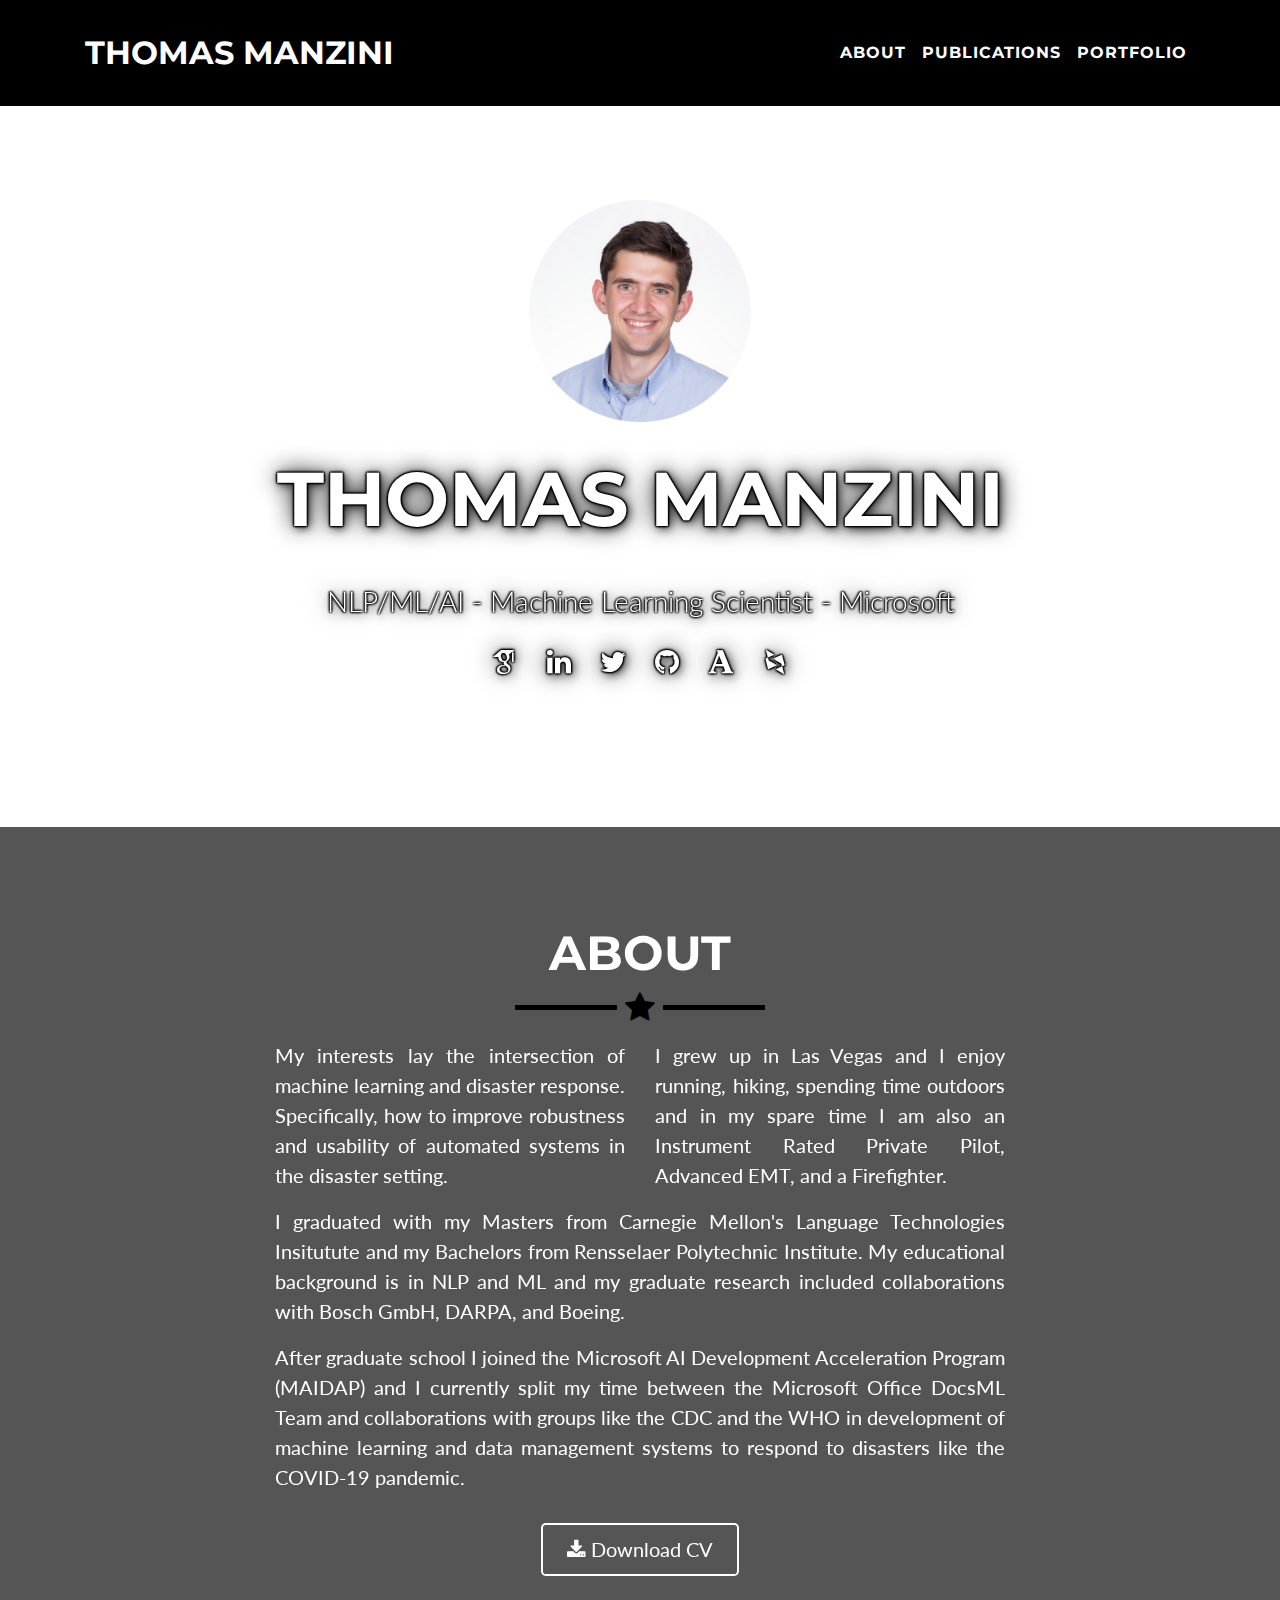
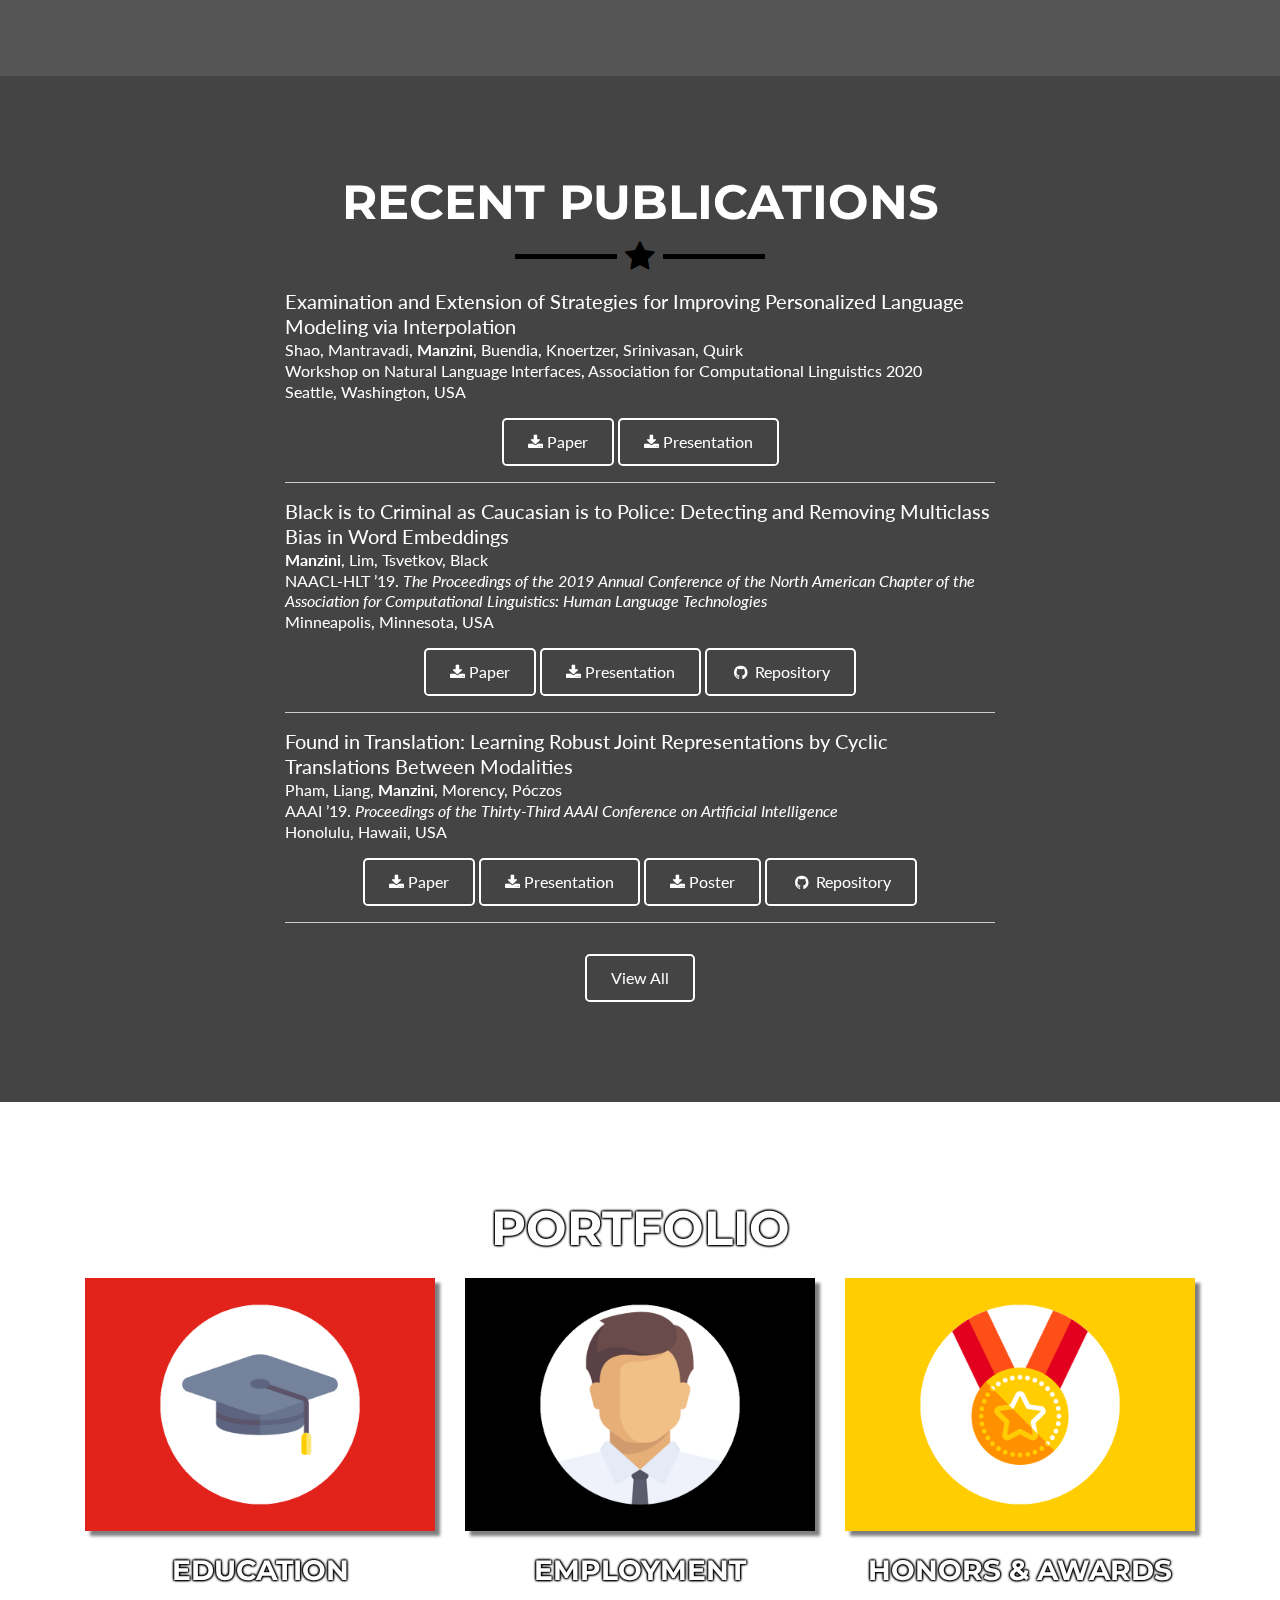
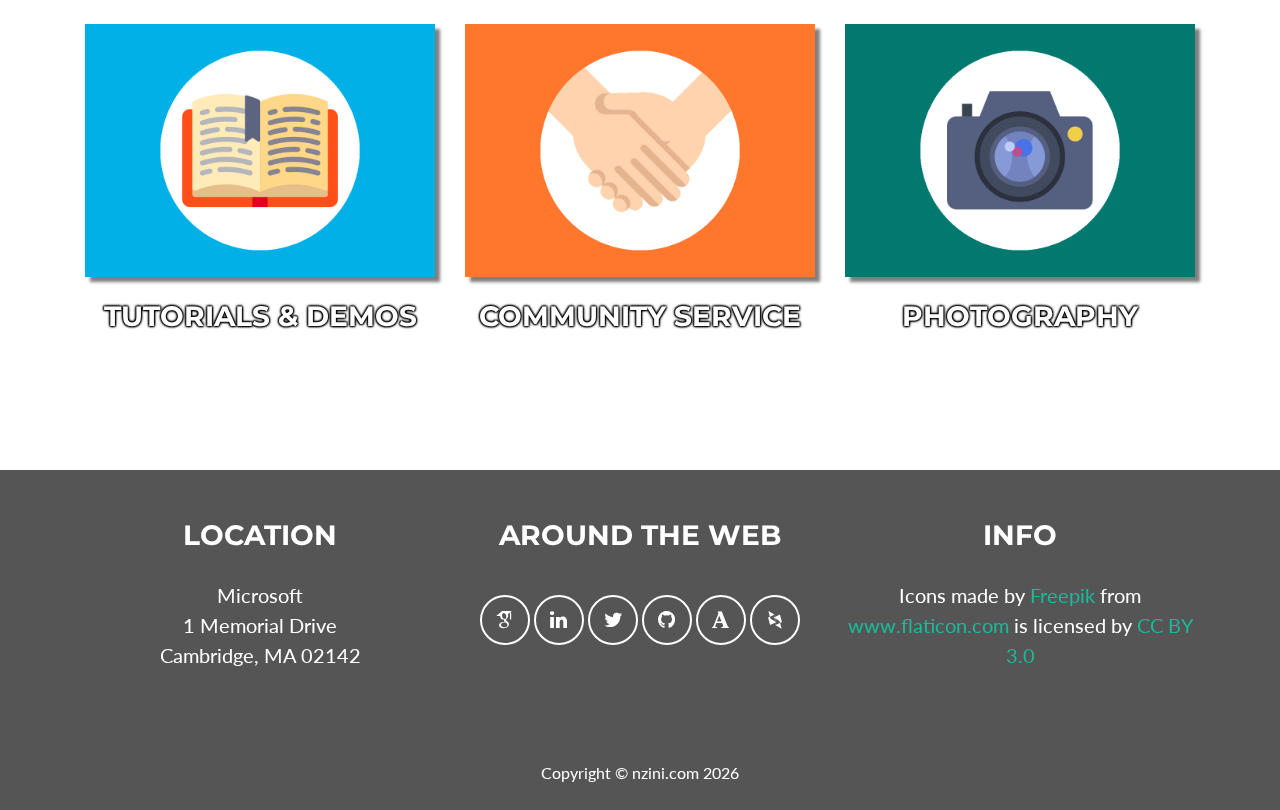
==== index.html @ 1337a0ad "Added photography page and added hoeffding inequality demo page" ====
<!DOCTYPE html>
<html lang="en">

<head>

    <meta charset="utf-8">
    <meta name="viewport" content="width=device-width, initial-scale=1, shrink-to-fit=no">
    <meta name="description" content="">
    <meta name="author" content="">

    <title>Thomas Manzini</title>

    <!-- Bootstrap core CSS -->
    <link href="vendor/bootstrap/css/bootstrap.min.css" rel="stylesheet">
    <link href="css/academicons.css" rel="stylesheet"/>

    <!-- Custom fonts for this template -->
    <link href="vendor/font-awesome/css/font-awesome.min.css" rel="stylesheet" type="text/css">
    <link href="https://fonts.googleapis.com/css?family=Montserrat:400,700" rel="stylesheet" type="text/css">
    <link href="https://fonts.googleapis.com/css?family=Lato:400,700,400italic,700italic" rel="stylesheet" type="text/css">

    <!-- Custom styles for this template -->
    <link href="css/freelancer.min.css" rel="stylesheet">

    <!-- Tab Icon -->
    <link rel="shortcut icon" type="image/x-icon" href="img/icons/favicon.ico" />

    <!-- Temporary navbar container fix -->
    <style>
    .navbar-toggler {
        z-index: 1;
    }
    
    @media (max-width: 576px) {
        nav > .container {
            width: 100%;
        }
    }
    </style>
    <script type="text/javascript">
         <!--
            var element = null;
            var fadeRate = 1.25;
            
            var img_width  = 0;
            var img_height = 0;

            function init(){
                element = document.getElementById('intro');
                element.style.position= 'relative'; 
                element.style.left = '0px'; 

                bg1 = document.getElementById("bg1")
                bg1_im = document.getElementById("bg1_im")

                img_width = bg1_im.naturalWidth;
                img_height = bg1_im.naturalHeight;

                about = document.getElementById('about_section');
                scroll();
            }
            
            function fadeOut(){
                var fadeStart = window.innerHeight/5.0;
                var invisibleThreshold = window.innerHeight/2.0-fadeStart;
                if(window.pageYOffset > fadeStart)
                {
                    var fadeVal = (window.pageYOffset-fadeStart);
                    var opacity = (fadeRate*(invisibleThreshold-fadeVal))/invisibleThreshold;
                    element.style.opacity = opacity;
                }
                else
                {
                    element.style.opacity = 1
                }
            }
            function moveBg()
            {
                var y = about.offsetTop;
                var scrolly = window.pageYOffset;
                var aboutStart = scrolly-y;
                var aboutEnd = aboutStart + about.offsetHeight;
                var coverageTip = (aboutEnd-aboutStart)/16.0;
                bg1.style.height = (-1*aboutStart + coverageTip) + 'px';
                bg1.style.width = window.innerWidth + 'px';

                var bg_ratio = (img_height+0.0)/(img_width+0.0)
                var disp_ratio = (y+0.0)/(window.innerWidth+0.0)

                if(disp_ratio>bg_ratio)
                {
                    bg1_im.style.height = y + coverageTip + 'px';
                    bg1_im.style.width = y/bg_ratio + 'px';
                }
                else
                {
                    bg1_im.style.height = window.innerWidth*bg_ratio + coverageTip + 'px';
                    bg1_im.style.width = window.innerWidth + 'px';
                }
                
                if(aboutStart > 0)
                {
                    bg1.style.opacity = 0;
                }
                else
                {
                    bg1.style.opacity = 1;
                }
            }

            function scroll()
            {
                fadeOut();
                moveBg();
            }
            
            window.onload =init;
            window.onscroll =scroll;
            window.onresize =scroll;
         //-->
      </script> 

</head>

<body class="index" id="page-top">
    <style type="text/css">
    .bgimg {
        background-image: url('img/bg.jpg');
        background-size:cover;
        position: fixed;
        width: 100%;
        height: 100%;
        z-index: -2;
        overflow: hidden;
    }

    </style>
    <!-- This is the transperancy -->
    <div id="bg1" style="visibility: visible; position: fixed; overflow: hidden; z-index: -1;top:'0px'">
        <!-- This is the image -->
        <div id="bg1_imdiv" style="position: fixed; visibility: visible;top:'0px'"></div>
        <img id="bg1_im" src="img/banner.jpg" alt="" style="overflow: hidden;">
    </div>

    <div class="bgimg"></div>




    <!-- Navigation -->
    <nav class="navbar fixed-top navbar-toggleable-md navbar-light" id="mainNav">
        <button class="navbar-toggler navbar-toggler-right" type="button" data-toggle="collapse" data-target="#navbarExample" aria-controls="navbarExample" aria-expanded="false" aria-label="Toggle navigation">
            Menu <i class="fa fa-bars"></i>
        </button>
        <div class="container">
            <a class="navbar-brand" href="#page-top">Thomas Manzini</a>
            <div class="collapse navbar-collapse" id="navbarExample">
                <ul class="navbar-nav ml-auto">
                    <li class="nav-item">
                        <a class="nav-link" href="#about_section">About</a>
                    </li>
                    <li class="nav-item">
                        <a class="nav-link" href="#recent_publications_section">Publications</a>
                    </li>
                    <li class="nav-item">
                        <a class="nav-link" href="#portfolio">Portfolio</a>
                    </li>
                </ul>
            </div>
        </div>
    </nav>

    <!-- Header -->
    <header class="masthead">
        <div>
            <div class="container" id="intro">
                <img id="profile" class="img-fluid" src="img/profile.png" alt="" width="20%" height="20%">
                <div class="intro-text">
                    <span class="name">Thomas Manzini</span>
                    <br>
                    <span class="skills">NLP/ML/AI - Machine Learning Scientist - Microsoft</span>
                    <br>
                    <ul class="list-inline">
                        <li class="list-inline-item">
                            <a class="btn-social btn-outline skills" href="https://scholar.google.com/citations?user=QAoya8AAAAAJ&hl=en"><i class="ai ai-google-scholar"></i></a>
                            <a class="btn-social btn-outline skills" href="https://www.linkedin.com/in/thomasmanzini"><i class="fa fa-fw fa-linkedin"></i></a>
                            <a class="btn-social btn-outline skills" href="https://twitter.com/tom_manzini"><i class="fa fa-twitter"></i></a>
                            <a class="btn-social btn-outline skills" href="https://github.com/TManzini"><i class="fa fa-fw fa-github"></i></a>
                            <a class="btn-social btn-outline skills" href="https://cmu.academia.edu/ThomasManzini"><i class="ai ai-academia"></i></a>
                            <a class="btn-social btn-outline skills" href="http://dblp.uni-trier.de/pers/hd/m/Manzini:Thomas"><i class="ai ai-dblp"></i></a>
                        </li>
                    </ul>
                </div>
                <br>
            </div>
        </div>
    </header>

    <!-- About Section -->
    <section class="success" id="about_section" >
        <div class="container">
            <h2 class="text-center">About</h2>
            <hr class="star-light">
            <div class="row">
                <div class="col-lg-4 offset-lg-2">
                    <p align="justify">My interests lay the intersection of machine learning and disaster response. Specifically, how to improve robustness and usability of automated systems in the disaster setting.</p>
                </div>
                <div class="col-lg-4">
                    <p align="justify">I grew up in Las Vegas and I enjoy running, hiking, spending time outdoors and in my spare time I am also an Instrument Rated Private Pilot, Advanced EMT, and a Firefighter.</p>
                </div>
                <div class="col-lg-8 offset-lg-2 text-center">
                    <p align="justify">I graduated with my Masters from Carnegie Mellon's Language Technologies Insitutute and my Bachelors from Rensselaer Polytechnic Institute. My educational background is in NLP and ML and my graduate research included collaborations with Bosch GmbH, DARPA, and Boeing.</p>
                    <p align="justify">After graduate school I joined the Microsoft AI Development Acceleration Program (MAIDAP) and I currently split my time between the Microsoft Office DocsML Team and collaborations with groups like the CDC and the WHO in development of machine learning and data management systems to respond to disasters like the COVID-19 pandemic.</p>
                    <a href="data/Thomas Manzini CV 1-10-2021.pdf" class="btn btn-lg btn-outline">
                        <i class="fa fa-download"></i> Download CV
                    </a>
                </div>
            </div>
        </div>
    </section>
    <section class="success" id="recent_publications_section" style="background-color:#444444">
        <div class="container">
            <h2 class="text-center">Recent Publications</h2>
            <hr class="star-bright">
            <div>
                <div class="col-lg-8 offset-lg-2 text-center">
                    <p style="margin: 0 0 1px 0; line-height: 1.25; font-size:125%;" align="left">Examination and Extension of Strategies for Improving Personalized Language Modeling via Interpolation</p>
                    <p style="margin: 0 0 1px 0; line-height: 1.25; font-size:100%;" align="left">Shao, Mantravadi, <strong>Manzini</strong>, Buendia, Knoertzer, Srinivasan, Quirk</p>
                    <p style="margin: 0 0 1px 0; line-height: 1.25; font-size:100%;" align="left">Workshop on Natural Language Interfaces, Association for Computational Linguistics 2020</p>
                    <p style="margin: 0 0 1px 0; line-height: 1.25; font-size:100%;" align="left">Seattle, Washington, USA</p> 
                    <p style="margin: 0 0 1px 0; line-height: 1.25; font-size:100%;" align="center">
                        <a href="data/papers/Examination and Extension of Strategies for Improving Personalized Language Modeling via Interpolation.pdf" class="btn btn-lg btn-outline" style="font-size:100%"><i class="fa fa-download"></i> Paper</a>
                        <a href="data/presentations/nli2020_presentation.pdf" class="btn btn-lg btn-outline" style="font-size:100%"><i class="fa fa-download"></i> Presentation</a>
                        </p>
                    <hr style="border-top: 1px solid #ccc; background: transparent;">
                </div>
                <div class="col-lg-8 offset-lg-2 text-center">
                    <p style="margin: 0 0 1px 0; line-height: 1.25; font-size:125%;" align="left">Black is to Criminal as Caucasian is to Police: Detecting and Removing Multiclass Bias in Word Embeddings</p>
                    <p style="margin: 0 0 1px 0; line-height: 1.25; font-size:100%;" align="left"><strong>Manzini</strong>, Lim, Tsvetkov, Black</p>
                    <p style="margin: 0 0 1px 0; line-height: 1.25; font-size:100%;" align="left">NAACL-HLT ’19. <i>The Proceedings of the 2019 Annual Conference of the North American Chapter of the Association for Computational Linguistics: Human Language Technologies</i></p>
                    <p style="margin: 0 0 1px 0; line-height: 1.25; font-size:100%;" align="left">Minneapolis, Minnesota, USA</p> 
                    <p style="margin: 0 0 1px 0; line-height: 1.25; font-size:100%;" align="center">
                        <a href="data/papers/Black is to Criminal as Caucasian is to Police - Detecting and Removing Multi Class Bias in Word Embeddings.pdf" class="btn btn-lg btn-outline" style="font-size:100%"><i class="fa fa-download"></i> Paper</a>
                        <a href="data/presentations/naacl2019_presentation.pdf" class="btn btn-lg btn-outline" style="font-size:100%"><i class="fa fa-download"></i> Presentation</a>
                        <a href="https://github.com/TManzini/DebiasMulticlassWordEmbedding" class="btn btn-lg btn-outline" style="font-size:100%"><i class="fa fa-fw fa-github"></i> Repository</a>
                    </p>
                    <hr style="border-top: 1px solid #ccc; background: transparent;">
                </div>
                <div class="col-lg-8 offset-lg-2 text-center">
                    <p style="margin: 0 0 1px 0; line-height: 1.25; font-size:125%;" align="left">Found in Translation: Learning Robust Joint Representations by Cyclic Translations Between Modalities</p>
                    <p style="margin: 0 0 1px 0; line-height: 1.25; font-size:100%;" align="left">Pham, Liang, <strong>Manzini</strong>, Morency, Póczos</p>
                    <p style="margin: 0 0 1px 0; line-height: 1.25; font-size:100%;" align="left">AAAI ’19. <i>Proceedings of the Thirty-Third AAAI Conference on Artificial Intelligence</i></p>
                    <p style="margin: 0 0 1px 0; line-height: 1.25; font-size:100%;" align="left">Honolulu, Hawaii, USA</p> 
                    <p style="margin: 0 0 1px 0; line-height: 1.25; font-size:100%;" align="center">
                        <a href="data/papers/Found in Translation Learning Robust Joint Representations by Cyclic Translations Between Modalities.pdf" class="btn btn-lg btn-outline" style="font-size:100%"><i class="fa fa-download"></i> Paper</a>
                        <a href="data/presentations/foundInTranslation_presentation.pdf" class="btn btn-lg btn-outline" style="font-size:100%"><i class="fa fa-download"></i> Presentation</a>
                        <a href="data/posters/aaai2019_poster.pdf" class="btn btn-lg btn-outline" style="font-size:100%"><i class="fa fa-download"></i> Poster</a>
                        <a href="https://github.com/hainow/MCTN" class="btn btn-lg btn-outline" style="font-size:100%"><i class="fa fa-fw fa-github"></i> Repository</a>
                    </p>
                    <hr style="border-top: 1px solid #ccc; background: transparent;">
                </div>
                <div align="center">
                    <a href="publications.html" class="btn btn-lg btn-outline" style="font-size:100%">View All</a>
                </div>
            </div>
        </div>
    </section>
    
    <style>
        .portColor { background-color: transparent;z-index:10;}
    </style>
    <style>
        .portText  { color: white;
                     text-shadow:
                -1px -1px 2px #000,
                1px -1px 2px #000,
                -1px 1px 2px #000,
                1px 1px 2px #000;}
    </style>

    <!-- Portfolio Grid Section -->
    <div class="portColor">
        <section id="portfolio">
            <div class="container">
                <center><h2 class="portText">Portfolio</h2></center>
                <br>
                <div class="row">
                    <div class="col-sm-4 portfolio-item">
                        <div class="portfolio-link" href="#portfolioModal4" data-toggle="modal">
                            <div class="caption">
                                <div class="caption-content">
                                    <i class="fa fa-search-plus fa-3x"></i>
                                </div>
                            </div>
                            <img class="img-fluid" src="img/portfolio/education_bg.png" alt="" style="box-shadow: 5px 5px 3px rgba(0, 0, 0, 0.5);">
                        </div>
                        <center><br><h3 class="portText">Education</h3 class="portText"></center>
                    </div>
                    <div class="col-sm-4 portfolio-item">
                        <div class="portfolio-link" href="#portfolioModal1" data-toggle="modal">
                            <div class="caption">
                                <div class="caption-content">
                                    <i class="fa fa-search-plus fa-3x"></i>
                                </div>
                            </div>
                            <img class="img-fluid" src="img/portfolio/employment_bg.png" alt="" style="box-shadow: 5px 5px 3px rgba(0, 0, 0, 0.5);">
                        </div>
                        <center><br><h3 class="portText">Employment</h3 class="portText"></center>
                    </div>
                    <div class="col-sm-4 portfolio-item">
                        <div class="portfolio-link" href="#portfolioModal5" data-toggle="modal">
                            <div class="caption">
                                <div class="caption-content">
                                    <i class="fa fa-search-plus fa-3x"></i>
                                </div>
                            </div>
                            <img class="img-fluid" src="img/portfolio/awards_bg.png" alt="" style="box-shadow: 5px 5px 3px rgba(0, 0, 0, 0.5);">
                        </div>
                        <center><br><h3 class="portText">Honors &amp; Awards</h3 class="portText"></center>
                    </div>
                    <div class="col-sm-4 portfolio-item">
                        <div class="portfolio-link" href="#portfolioModal2" data-toggle="modal">
                            <div class="caption">
                                <div class="caption-content">
                                    <i class="fa fa-search-plus fa-3x"></i>
                                </div>
                            </div>
                            <img class="img-fluid" src="img/portfolio/publications_bg.png" alt="" style="box-shadow: 5px 5px 3px rgba(0, 0, 0, 0.5);">
                        </div>
                        <center><br><h3 class="portText">Tutorials &amp; Demos</h3 class="portText"></center>
                    </div>
                    <div class="col-sm-4 portfolio-item">
                        <div class="portfolio-link" href="#portfolioModal6" data-toggle="modal">
                            <div class="caption">
                                <div class="caption-content">
                                    <i class="fa fa-search-plus fa-3x"></i>
                                </div>
                            </div>
                            <img class="img-fluid" src="img/portfolio/volunteering_bg.png" alt="" style="box-shadow: 5px 5px 3px rgba(0, 0, 0, 0.5);">
                        </div>
                        <center><br><h3 class="portText">Community Service</h3 class="portText"></center>
                    </div>
                    <div class="col-sm-4 portfolio-item">
                        <a href="photography.html">
                            <div class="portfolio-link" href="#portfolioModal3" data-toggle="modal">
                                <div class="caption">
                                    <div class="caption-content">
                                        <i class="fa fa-search-plus fa-3x"></i>
                                    </div>
                                </div>
                                <img class="img-fluid" src="img/portfolio/camera_2_bg.png" alt="" style="box-shadow: 5px 5px 3px rgba(0, 0, 0, 0.5);">
                            </div>
                        </a>
                        <center><br><h3 class="portText">Photography</h3 class="portText"></center>
                    </div>
                </div>
            </div>
        </section>
    </div>

    <footer class="text-center">
        <div class="footer-above">
            <div class="container">
                <div class="row">
                    <div class="footer-col col-md-4">
                        <h3>Location</h3>
                        <p>Microsoft
                        <br>1 Memorial Drive
                        <br>Cambridge, MA 02142</p>
                    </div>
                    <div class="footer-col col-md-4">
                        <h3>Around the Web</h3>
                        <ul class="list-inline">
                            <li class="list-inline-item">
                                <a class="btn-social btn-outline" href="https://scholar.google.com/citations?user=QAoya8AAAAAJ&hl=en"><i class="ai ai-google-scholar"></i></a>
                                <a class="btn-social btn-outline" href="https://www.linkedin.com/in/thomasmanzini"><i class="fa fa-fw fa-linkedin"></i></a>
                                <a class="btn-social btn-outline" href="https://twitter.com/tom_manzini"><i class="fa fa-twitter"></i></a>
                                <a class="btn-social btn-outline" href="https://github.com/TManzini"><i class="fa fa-fw fa-github"></i></a>
                                <a class="btn-social btn-outline" href="https://cmu.academia.edu/ThomasManzini"><i class="ai ai-academia"></i></a>
                                <a class="btn-social btn-outline" href="http://dblp.uni-trier.de/pers/hd/m/Manzini:Thomas"><i class="ai ai-dblp"></i></a>
                            </li>
                        </ul>
                    </div>
                    <div class="footer-col col-md-4">
                        <h3>Info</h3>
                        <p>Icons made by <a href="http://www.freepik.com" title="Freepik">Freepik</a> from <a href="http://www.flaticon.com" title="Flaticon">www.flaticon.com</a> is licensed by <a href="http://creativecommons.org/licenses/by/3.0/" title="Creative Commons BY 3.0" target="_blank">CC BY 3.0</a></p>
                    </div>
                </div>
            </div>
        </div>
        <div class="footer-below">
            <div class="container">
                <div class="row">
                    <div class="col-lg-12">
                        Copyright &copy; nzini.com <script type="text/javascript">document.write(new Date().getFullYear());</script>
                    </div>
                </div>
            </div>
        </div>
    </footer>

    <!-- Scroll to Top Button (Only visible on small and extra-small screen sizes) -->
    <div class="scroll-top hidden-lg-up">
        <a class="btn btn-primary page-scroll" href="#page-top">
            <i class="fa fa-chevron-up"></i>
        </a>
    </div>

    <!-- Portfolio Modals -->
    <div class="portfolio-modal modal fade" id="portfolioModal1" tabindex="-1" role="dialog" aria-hidden="true">
        <div class="modal-dialog" role="document">
            <div class="modal-content">
                <div class="close-modal" data-dismiss="modal">
                    <div class="lr">
                        <div class="rl">
                        </div>
                    </div>
                </div>
                <div class="container">
                    <div class="row">
                        <div class="col-lg-8 offset-lg-2">
                            <div class="modal-body">
                                <img class="img" src="img/icons/microsoft.jpg" alt="" width="75" height="75">
                                <h2>Microsoft</h2>
                                <h4>Machine Learning Scientist, Office Docs ML</h4>
                                <h7>Developing, and deploying machine learning models for change summarization in word documents.</h7><br>
                                <h7>Led machine learning infrastructure and modeling efforts for a team of multiple engineers and scientists working on summarizing changes in word documents.</h7><br>
                                <h7>Developed, deployed, and evaluated crowdsourcing experiments for multiple data annotation tasks.</h7><br><br>
                                <h4>Software Engineer, Microsoft AI Development Acceleration Program</h4>
                                <h7>Developed and tested custom neural architecture search algorithms on 35+ GPUs.</h7><br>
                                <h7>Applied various deep learning models to fuse features from multiple modalities for classification.</h7><br>
                                <h7>Performed analysis of users and user behavior in the Microsoft Office Platform.</h7><br>                                
                                <h7>Developed statistically learned representations for commands in the Microsoft Office platform for use in downstream machine learning models.</h7><br>
                                <hr class="star-primary">
                                <img class="img" src="img/icons/pinterest.png" alt="" width="75" height="75">
                                <h2>Pinterest</h2>
                                <h4>Intern – Software Engineer, Ads Ranking Team (summer 2016)</h4>
                                <h7>Developed an automated data workflow for processing large scale refunds for advertisers who are billed through both credit cards and invoices</h7><br>
                                <h7>Data Workflow written in the Hive query language, and Python</h7><br>
                                <h7>Results presented to the Ads Serving and Ranking team</h7><br>
                                <hr class="star-primary">
                                <img class="img" src="img/icons/linkedin.png" alt="" width="75" height="75">
                                <h2>LinkedIn</h2>
                                <h4>Intern – Software Engineer, Digits – Growth and Lifecycle Team (summer 2015)</h4>
                                <h7>Developed backend Hadoop flow for phone collection splash screen and desktop banner.</h7><br>
                                <h7>Developed parallelizable backend code in Java to map LinkedIn user names to phone numbers for name checking during an address book import.</h7><br>
                                <h7>Results of primary intern project presented to LinkedIn CEO.</h7>
                                <hr class="star-primary">
                                <img class="img" src="img/icons/bloomberg.png" alt="" width="75" height="75">
                                <h2>Bloomberg L.P.</h2>
                                <h4>Consultant – Software Engineer, Fixed Income - Search Team (fall 2014-spring 2015)</h4>
                                <h4>Intern – Software Engineer, Fixed Income - Search Team (summer 2014)</h4>
                                <h7>Participated in Fixed Income Search project selected for presentation to Michael Bloomberg</h7><br>
                                <h7>Primary project selected for presentation to Bloomberg Co-Founder &amp; Head of Fixed Income</h7><br>
                                <h7>Developed Advanced Data Analysis, a pivot table toolset for performing “groupbys” and aggregations on all Fixed Income securities using Python and Cython</h7>
                                </ul>
                                <hr class="star-primary">
                                <img class="img" src="img/icons/hover.png" alt="" width="75" height="75">
                                <h2>Hover Inc.</h2>
                                <h4>Intern – Software Engineer, The Prometheus Project (summer 2013)</h4>
                                <h7>Developed heat map based point cloud visualization module in Python</h7><br>
                                <h7>Translated code from C++ to Python for “Moneyshot” visualization</h7>
                                <hr class="star-primary">
                                <button class="btn btn-success" type="button" data-dismiss="modal"><i class="fa fa-times"></i> Close</button>
                            </div>
                        </div>
                    </div>
                </div>
            </div>
        </div>
    </div>
    <div class="portfolio-modal modal fade" id="portfolioModal2" tabindex="-1" role="dialog" aria-hidden="true">
        <div class="modal-dialog" role="document">
            <div class="modal-content">
                <div class="close-modal" data-dismiss="modal">
                    <div class="lr">
                        <div class="rl">
                        </div>
                    </div>
                </div>
                <div class="container">
                    <div class="row">
                        <div class="col-lg-10 offset-lg-1">
                            <div class="modal-body">
                                <h2>Tutorials</h2>
                                <hr class="star-primary">
                                <h3>Natural Language Processing</h3>
                                <a href="lessons/NLP1+-+Token+Matching.html" class="btn soft-btn-outline">Basic Token Matching for QA</a><br>
                                <a href="lessons/NLP2+-+Template+Matching.html" class="btn soft-btn-outline">Basic Template Matching for QA</a><br>
                                <a href="lessons/NLP3+-+Advanced+Token+Matching+With+Jaccard.html" class="btn soft-btn-outline">Predicting Logical Forms for QA</a><br>
                                <p></p>
                            
                                <h3>Artificial Neural Networks</h3>
                                <a href="lessons/Exposing+The+Hidden+Layer.html" class="btn soft-btn-outline">Exposing the Hidden Layer</a><br>
                                <p></p>

                                <h3>Statistics</h3>
                                <a href="lessons/HoeffdingsInequality.html" class="btn soft-btn-outline">Hoeffding's Inequality</a><br>
                                <p></p>
                                <button class="btn btn-success" type="button" data-dismiss="modal"><i class="fa fa-times"></i> Close</button>
                            </div>
                        </div>
                    </div>
                </div>
            </div>
        </div>
    </div>
    <div class="portfolio-modal modal fade" id="portfolioModal4" tabindex="-1" role="dialog" aria-hidden="true">
        <div class="modal-dialog" role="document">
            <div class="modal-content">
                <div class="close-modal" data-dismiss="modal">
                    <div class="lr">
                        <div class="rl">
                        </div>
                    </div>
                </div>
                <div class="container">
                    <div class="row">
                        <div class="col-lg-8 offset-lg-2">
                            <div class="modal-body">
                                <img class="img" src="img/icons/cmu_logo.png" alt="" height="80">&nbsp;<img class="img" src="img/icons/lti_logo.jpg" alt="" height="75">
                                <h4>Carnegie Mellon University<br>School of Computer Science</h4>
                                <h6>Master of Language Technologies<br>(August 2018)</h6>
                                <h7>Master of Science in Language Technologies with research experience in semantic parsing, crowdsourcing linguistic datasets, synthetic speech understanding, and multimodal sentiment analysis.
                                <hr class="star-primary">
                                <img class="img" src="img/icons/rpi_logo.jpg" alt="" height="80">&nbsp;<img class="img" src="img/icons/rpi_cs.png" alt="" height="75">
                                <h4>Rensselaer Polytechnic Institute<br>School of Science</h4>
                                <h6>Bachelor of Science in Computer Science<br>(May 2016)</h6>
                                <h7>Bachelor of Science in Computer Science with research experience in natural language processing and applications of DeepQA in word puzzles.</h7>
                                <hr class="star-primary">
                                
                                <button class="btn btn-success" type="button" data-dismiss="modal"><i class="fa fa-times"></i> Close</button>
                            </div>
                        </div>
                    </div>
                </div>
            </div>
        </div>
    </div>
    <div class="portfolio-modal modal fade" id="portfolioModal5" tabindex="-1" role="dialog" aria-hidden="true">
        <div class="modal-dialog" role="document">
            <div class="modal-content">
                <div class="close-modal" data-dismiss="modal">
                    <div class="lr">
                        <div class="rl">
                        </div>
                    </div>
                </div>
                <div class="container">
                    <div class="row">
                        <div class="col-lg-8 offset-lg-2">
                            <div class="modal-body">
                                <h4>CMU Graduate Research Fellowship (2016 - 2018)</h4>
                                <h7>Graduate student research fellowship providing complete tuition coverage, a monthly stipend, and travel expense coverage.</h7>
                                <hr class="star-primary">
                                <h4>Stanley I. Landgraf Prize '46</h4>
                                <h7>An annual prize established to honor Stanley Landgraf, Rensselaer Trustee, Acting President of RPI, and friend of the Computer Science Department. The prize is given to the RPI computer science major who excels in leadership skills and academic achievement.</h7>
                                <hr class="star-primary">
                                <h4>Member - Palanx Leadership Honors Society</h4>
                                <h7>Phalanx Honor Society was founded in 1912 as a way to recognize Rensselaer students who distinguished themselves among their peers in areas of leadership, service, and devotion to the alma mater. Today, Phalanx is Rensselaer’s prestigious senior honor society. Its membership consists of junior, senior, and graduate students. Additionally, members of the RPI community demonstrating dedication and devotion to the Institute are inducted as honorary members to Phalanx.</h7>
                                <hr class="star-primary">
                                <h4>President (2015-16) - Upsilon Pi Epsilon, NY Eta Chapter, Computer Science Honors Society</h4>
                                <h7>UPE is the first and only international honor society in the Computing and Information Disciplines. The mission of UPE is to recognize academic excellence at both the undergraudate and graudate levels in the Computing and Information Disciplines. It has recieved endorsements from the two largest computer organizations in the world, the Association for Computing Machinery (ACM) and the IEEE Computer Society (IEEE-CS). UPE is also a member of the Association of College Honor Societies.</h7>
                                <hr class="star-primary">
                                <h3>Additional Honors &amp; Awards</h3>
                                <h7>Rensselaer Leadership Award &amp; Scholarship</h7><br>
                                <h7>RPI Dean's Honor List &amp; RPI Dean's List</h7><br>
                                <h7>Presidential Volunteer Service Award - Gold Level</h7><br>
                                <h7>Presidential Volunteer Lifetime Service Award</h7><br>
                                <br>
                                <button class="btn btn-success" type="button" data-dismiss="modal"><i class="fa fa-times"></i> Close</button>
                            </div>
                        </div>
                    </div>
                </div>
            </div>
        </div>
    </div>
    <div class="portfolio-modal modal fade" id="portfolioModal6" tabindex="-1" role="dialog" aria-hidden="true">
        <div class="modal-dialog" role="document">
            <div class="modal-content">
                <div class="close-modal" data-dismiss="modal">
                    <div class="lr">
                        <div class="rl">
                        </div>
                    </div>
                </div>
                <div class="container">
                    <div class="row">
                        <div class="col-lg-8 offset-lg-2">
                            <div class="modal-body">
                                <img class="img" src="img/icons/rpia.jpg" alt="" height="75">
                                <h3>Rensselaer Polytechnic Institute Ambulance</h3>
                                </h7><b>Positions Held: Captain, Training Committee Chair</b></h7><br>
                                </h7><b>Ranks Achieved: Duty Supervisor, Crew Chief (Trainer), Driver (Trainer)</b></h7><br>
                                <h7>RPI Ambulance was founded in 1977 as the first EMS agency in Troy and the surrounding area. Today, RPIA serves the RPI campus as well as some of the surrounding towns. Mainly responding to on-campus calls, but also responding to mutual aid calls to Brunswick, North Greenbush (including Wynantskill and Defreestville), and Poestenkill. RPI Ambulance is a student run and operated Basic Life Support (BLS) transporting ambulance agency that serves the RPI campus and surrounding communities. We respond to approximately 150 to 200 calls and provide first aid coverage to about 30 special events every academic year.
                                <hr class="star-primary">
                                <img class="img" src="img/icons/evfd.png" alt="" height="75">
                                <h3>Edgewood Volunteer Fire Department</h3>
                                </h7><b>Ranks Achieved: Interior Firefighter, Emergency Medical Technician</b></h7><br>
                                <h7>The Edgewood Volunteer Fire Department was founded as a volunteer fire company to protect the lives, property, and quality of life of the citizens of the Borough of Edgewood. The EVFD responds to fire, medical, and other emergencies in Edgewood and the surrounding Boroughs, as well as the Penn Lincoln Parkway (I-376) stretch that spans from the Squirrel Hill Tunnel to the Forest Hills exit. </h7>
                                <hr class="star-primary">
                                <img class="img" src="img/icons/cmuems.png" alt="" height="75">
                                <h3>Carnegie Mellon University Emergency Medical Services</h3>
                                </h7><b>Ranks Achieved: Responder</b></h7><br>
                                <h7>CMU EMS is completely run by students and continues to meet state standards of excellence for patient care. With minimum staffing by at least one EMT and all members certified in CPR and First Aid, CMU EMS provides 24-7 medical coverage and has an average response time of under 5 minutes. Members are commited to serving others and receive no compensation for their time. This includes daily shifts, standby for events, and classes for the community.</h7>
                                <hr class="star-primary">
                                <img class="img" src="img/icons/SAlogo.png" alt="" height="75">
                                <h3>RPI Science Ambassadors</h3>
                                <h7>The RPI Science Ambassadors (SA) are an assembly of undergraduate students focused on inspiring a younger audience to explore the role of science in society. The SA's develop highly engaging presentations and hands-on demonstrations to bring science to life in K-12 classrooms, and help students define the relevance between their classroom learning and real world applications.</h7>
                                
                                <br>
                                <br>
                                <button class="btn btn-success" type="button" data-dismiss="modal"><i class="fa fa-times"></i> Close</button>
                            </div>
                        </div>
                    </div>
                </div>
            </div>
        </div>
    </div>

    <!-- Bootstrap core JavaScript -->
    <script src="vendor/jquery/jquery.min.js"></script>
    <script src="vendor/tether/tether.min.js"></script>
    <script src="vendor/bootstrap/js/bootstrap.min.js"></script>

    <!-- Plugin JavaScript -->
    <script src="vendor/jquery-easing/jquery.easing.min.js"></script>

    <!-- Custom scripts for this template -->
    <script src="js/freelancer.min.js"></script>

</body>

</html>
---- css/academicons.css ----
/*
 *  Academicons 1.8.0 by James Walsh - https://github.com/jpswalsh
 *  Fonts generated using the IcoMoon app - http://icomoon.io/app
 *  Square icons designed to be used alongside Font Awesome square icons - https://fortawesome.github.io/Font-Awesome/
 *  Licenses - Font: SIL OFL 1.1, CSS: MIT License
 */
@font-face {
    font-family: 'Academicons';
    src:url('../fonts/academicons.eot?v=1.8.0');
    src:url('../fonts/academicons.eot?v=1.8.0') format('embedded-opentype'),
        url('../fonts/academicons.ttf?v=1.8.0') format('truetype'),
        url('../fonts/academicons.woff?v=1.8.0') format('woff'),
        url('../fonts/academicons.svg?v=1.8.0#academicons') format('svg');
    font-weight: normal;
    font-style: normal;
}
.ai {
	display:inline-block;
	font:normal normal normal 14px/1 Academicons;
	font-size:inherit;
	text-rendering:auto;
	-webkit-font-smoothing:antialiased;
	-moz-osx-font-smoothing:grayscale;
}
.ai-academia:before {
  content: "\e800";
}
.ai-academia-square:before {
  content: "\e801";
}
.ai-acclaim:before {
  content: "\e802";
}
.ai-acclaim-square:before {
  content: "\e803";
}
.ai-acm:before {
  content: "\e804";
}
.ai-acm-square:before {
  content: "\e805";
}
.ai-ads:before {
  content: "\e806";
}
.ai-ads-square:before {
  content: "\e807";
}
.ai-arxiv:before {
  content: "\e808";
}
.ai-arxiv-square:before {
  content: "\e809";
}
.ai-biorxiv:before {
  content: "\e810";
}
.ai-biorxiv-square:before {
  content: "\e811";
}
.ai-ceur:before {
  content: "\e812";
}
.ai-ceur-box:before {
  content: "\e813";
}
.ai-courser:before {
  content: "\e814";
}
.ai-courser-square:before {
  content: "\e815";
}
.ai-dataverse:before {
  content: "\e816";
}
.ai-dataverse-box:before {
  content: "\e817";
}
.ai-dblp:before {
  content: "\e818";
}
.ai-dblp-square:before {
  content: "\e819";
}
.ai-depsy:before {
  content: "\e820";
}
.ai-depsy-square:before {
  content: "\e821";
}
.ai-doi:before {
  content: "\e822";
}
.ai-doi-square:before {
  content: "\e823";
}
.ai-dryad:before {
  content: "\e824";
}
.ai-dryad-square:before {
  content: "\e825";
}
.ai-figshare:before {
  content: "\e826";
}
.ai-figshare-square:before {
  content: "\e827";
}
.ai-google-scholar:before {
  content: "\e828";
}
.ai-google-scholar-square:before {
  content: "\e829";
}
.ai-ieee:before {
  content: "\e830";
}
.ai-ieee-square:before {
  content: "\e831";
}
.ai-impactstory:before {
  content: "\e832";
}
.ai-impactstory-square:before {
  content: "\e833";
}
.ai-inspire:before {
  content: "\e834";
}
.ai-inspire-square:before {
  content: "\e835";
}
.ai-mendeley:before {
  content: "\e836";
}
.ai-mendeley-square:before {
  content: "\e837";
}
.ai-open-access:before {
  content: "\e838";
}
.ai-open-access-square:before {
  content: "\e839";
}
.ai-orcid:before {
  content: "\e840";
}
.ai-orcid-square:before {
  content: "\e841";
}
.ai-osf:before {
  content: "\e842";
}
.ai-osf-square:before {
  content: "\e843";
}
.ai-overleaf:before {
  content: "\e844";
}
.ai-overleaf-square:before {
  content: "\e845";
}
.ai-philpapers:before {
  content: "\e846";
}
.ai-philpapers-square:before {
  content: "\e847";
}
.ai-piazza:before {
  content: "\e848";
}
.ai-piazza-square:before {
  content: "\e849";
}
.ai-publons:before {
  content: "\e850";
}
.ai-publons-square:before {
  content: "\e851";
}
.ai-pubmed:before {
  content: "\e852";
}
.ai-pubmed-square:before {
  content: "\e853";
}
.ai-researchgate:before {
  content: "\e854";
}
.ai-researchgate-square:before {
  content: "\e855";
}
.ai-scirate:before {
  content: "\e856";
}
.ai-scirate-square:before {
  content: "\e857";
}
.ai-springer:before {
  content: "\e858";
}
.ai-springer-square:before {
  content: "\e859";
}
.ai-zotero:before {
  content: "\e860";
}
.ai-zotero-square:before {
  content: "\e861";
}
/*  Duplication of the FontAwesome style classes using 'ai' in place of 'fa'. */
.ai-lg {
  font-size: 1.33333333em;
  line-height: 0.75em;
  vertical-align: -15%;
}
.ai-2x {
  font-size: 2em;
}
.ai-3x {
  font-size: 3em;
}
.ai-4x {
  font-size: 4em;
}
.ai-5x {
  font-size: 5em;
}
.ai-fw {
  width: 1.28571429em;
  text-align: center;
}
.ai-ul {
  padding-left: 0;
  margin-left: 2.14285714em;
  list-style-type: none;
}
.ai-ul > li {
  position: relative;
}
.ai-li {
  position: absolute;
  left: -2.14285714em;
  width: 2.14285714em;
  top: 0.14285714em;
  text-align: center;
}
.ai-li.fa-lg {
  left: -1.85714286em;
}
.ai-border {
  padding: .2em .25em .15em;
  border: solid 0.08em #eeeeee;
  border-radius: .1em;
}
.ai-pull-left {
  float: left;
}
.ai-pull-right {
  float: right;
}
.ai.fa-pull-left {
  margin-right: .3em;
}
.ai.fa-pull-right {
  margin-left: .3em;
}
/*  
 *  Repeat of the FontAwesome style classes to prevent override if academicons.css
 *  is called after font-awesome.css.
 */
.fa-lg {
  font-size: 1.33333333em;
  line-height: 0.75em;
  vertical-align: -15%;
}
.fa-2x {
  font-size: 2em;
}
.fa-3x {
  font-size: 3em;
}
.fa-4x {
  font-size: 4em;
}
.fa-5x {
  font-size: 5em;
}
.fa-fw {
  width: 1.28571429em;
  text-align: center;
}
.fa-ul {
  padding-left: 0;
  margin-left: 2.14285714em;
  list-style-type: none;
}
.fa-ul > li {
  position: relative;
}
.fa-li {
  position: absolute;
  left: -2.14285714em;
  width: 2.14285714em;
  top: 0.14285714em;
  text-align: center;
}
.fa-li.fa-lg {
  left: -1.85714286em;
}
.fa-border {
  padding: .2em .25em .15em;
  border: solid 0.08em #eeeeee;
  border-radius: .1em;
}
.fa-pull-left {
  float: left;
}
.fa-pull-right {
  float: right;
}
.fa.fa-pull-left {
  margin-right: .3em;
}
.fa.fa-pull-right {
  margin-left: .3em;
}
---- css/freelancer.min.css ----
/*!
* Start Bootstrap - Freelancer v4.0.0-alpha (http://startbootstrap.com/template-overviews/freelancer)
* Copyright 2013-2017 Start Bootstrap
* Licensed under MIT (https://github.com/BlackrockDigital/startbootstrap-freelancer/blob/master/LICENSE)
*/
body{
		font-family:Lato,'Helvetica Neue',Helvetica,Arial,sans-serif;overflow-x:hidden
	}
p{
		font-size:20px
	}
p.small{
		font-size:16px
	}
a,a.active,a:active,a:focus,a:hover{
		color:#18bc9c;outline:0
	}
h1,h2,h3,h4,h5,h6{
		font-family:Montserrat,'Helvetica Neue',Helvetica,Arial,sans-serif;font-weight:700;text-transform:uppercase
	}
hr.star-light,hr.star-primary,hr.star-bright{
		max-width:250px;margin:25px auto 30px;padding:0;text-align:center;border:none;border-top:solid 5px
	}
hr.star-light:after,hr.star-primary:after,hr.star-bright:after{
		font-family:FontAwesome;font-size:2em;position:relative;top:-.8em;display:inline-block;padding:0 .25em;content:'\f005'
	}
hr.star-light{
		border-color:#000000
	}
hr.star-light:after{
		color:#000000;background-color:#555555
	}
hr.star-primary{
		border-color:#000000
	}
hr.star-primary:after{
		color:#000000;background-color:#fff
	}
hr.star-bright{
		border-color:#000000
	}
hr.star-bright:after{
		color:#000000;background-color:#444444
	}

.img-centered{
		margin:0 auto
	}
section{
		padding:100px 0
	}
section h2{
		font-size:3em;margin:0
	}
section.success{
		color:#fff;background:#555555
	}
@media (max-width:767px){
	section{
		padding:75px 0
	}
	section.first{
			padding-top:75px
		}
	}
	.scroll-top{
		position:fixed;z-index:1049;right:2%;bottom:2%;width:50px;height:50px
	}
	.scroll-top .btn{
		font-size:16px;line-height:28px;width:50px;height:50px;text-align:center;border-radius:100%
	}
	.scroll-top .btn:focus{
		outline:0
	}
	#mainNav{
		font-family:Montserrat,'Helvetica Neue',Helvetica,Arial,sans-serif;font-weight:700;text-transform:uppercase;border:none;background:#000000
	}
	#mainNav a:focus{
		outline:0
	}
	#mainNav .navbar-brand{
		color:#fff
	}
	#mainNav .navbar-brand.active,#mainNav .navbar-brand:active,#mainNav .navbar-brand:focus,#mainNav .navbar-brand:hover{
		color:#fff
	}
	#mainNav .navbar-nav{
		letter-spacing:1px
	}
	#mainNav .navbar-nav li.nav-item a.nav-link{
		color:#fff
	}
	#mainNav .navbar-nav li.nav-item a.nav-link:hover{
		color:#555555;outline:0
	}
	#mainNav .navbar-nav li.nav-item a.nav-link:active,#mainNav .navbar-nav li.nav-item a.nav-link:focus{
		color:#fff
	}
	#mainNav .navbar-toggler{
		font-size:14px;padding:11px;text-transform:uppercase;color:#fff;border-color:#fff
	}
	#mainNav .navbar-toggler:focus,#mainNav .navbar-toggler:hover{
		color:#fff;border-color:#111111;background-color:#555555
	}




@media (min-width:992px){
	#mainNav{
		padding:25px 0;-webkit-transition:padding .3s;-moz-transition:padding .3s;transition:padding .3s
	}
	#mainNav .navbar-brand{
		font-size:2em;-webkit-transition:all .3s;-moz-transition:all .3s;transition:all .3s
	}
	#mainNav .navbar-nav>li.nav-item>a.nav-link.active{
		color:#fff;border-radius:3px;background:#555555
	}
	#mainNav .navbar-nav>li.nav-item>a.nav-link.active:active,#mainNav .navbar-nav>li.nav-item>a.nav-link.active:focus,#mainNav .navbar-nav>li.nav-item>a.nav-link.active:hover{
		color:#fff;background:#555555
	}
	#mainNav.navbar-shrink{
		padding:10px 0
	}
	#mainNav.navbar-shrink .navbar-brand{
		font-size:1.5em
	}

}
header.masthead{
		text-align:center;color:#000000;background:
	}
header.masthead .container{
		padding-top:100px;padding-bottom:50px;
	}
header.masthead img{
		display:block;margin:0 auto 20px
	}
header.masthead .intro-text .name{
		font-family:Montserrat,'Helvetica Neue',Helvetica,Arial,sans-serif;
		font-size:2em;
		font-weight:700;
		display:block;
		text-transform:uppercase;
		color: white;
		text-shadow:
    -1px -1px 2px #000,
    1px -1px 2px #000,
    -1px 1px 2px #000,
    1px 1px 2px #000,
    2px 2px 10px #222222,
    0px 0px 25px #000000;

	}
header.masthead .intro-text .skills{
		font-size:1.25em;
		font-weight:300;
		color: white;
		text-shadow:
    -1px -1px 2px #000,
    1px -1px 2px #000,
    -1px 1px 2px #000,
    1px 1px 2px #000,
    2px 2px 10px #222222,
    0px 0px 25px #000000;
	}


@media (min-width:768px){
		header.masthead .container{
		padding-top:200px;padding-bottom:100px;
	}
header.masthead .intro-text .name{
		font-size:4.75em
	}
header.masthead .intro-text .skills{
		font-size:1.75em

	}
}

#portfolio .portfolio-item{
	right:0;margin:0 0 15px
}
#portfolio .portfolio-item .portfolio-link{
	position:relative;display:block;max-width:400px;margin:0 auto;cursor:pointer
}
#portfolio .portfolio-item .portfolio-link .caption{
	position:absolute;width:100%;height:100%;-webkit-transition:all ease .5s;-moz-transition:all ease .5s;transition:all ease .5s;opacity:0;background:rgba(0,0,0,.75)
}
#portfolio .portfolio-item .portfolio-link .caption:hover{
	opacity:1
}
#portfolio .portfolio-item .portfolio-link .caption .caption-content{
	font-size:20px;position:absolute;top:50%;width:100%;height:20px;margin-top:-12px;text-align:center;color:#fff
}
#portfolio .portfolio-item .portfolio-link .caption .caption-content i{
	margin-top:-12px
}
#portfolio .portfolio-item .portfolio-link .caption .caption-content h3,#portfolio .portfolio-item .portfolio-link .caption .caption-content h4{
	margin:0
}
#portfolio *{
	z-index:2
}

@media (min-width:767px){
		#portfolio .portfolio-item{
		margin:0 0 30px
	}
}

.portfolio-modal .modal-dialog{
	max-width:100%;min-height:100%;margin:0;padding:0;text-align:center;border:none;border-radius:0;background-clip:border-box;-webkit-box-shadow:none;box-shadow:none
}
.portfolio-modal .modal-dialog .modal-content{
	padding:100px 0;border:0;border-radius:0
}
.portfolio-modal .modal-dialog .modal-content h2{
	font-size:3em;margin:0
}
.portfolio-modal .modal-dialog .modal-content img{
	margin-bottom:30px
}
.portfolio-modal .modal-dialog .modal-content .item-details{
	margin:30px 0
}
.portfolio-modal .close-modal{
	position:absolute;top:25px;right:25px;width:75px;height:75px;cursor:pointer;background-color:transparent
}
.portfolio-modal .close-modal:hover{
	opacity:.3
}
.portfolio-modal .close-modal .lr{
	z-index:1051;width:1px;height:75px;margin-left:35px;-webkit-transform:rotate(45deg);-ms-transform:rotate(45deg);transform:rotate(45deg);background-color:#555555
}
.portfolio-modal .close-modal .lr .rl{
	z-index:1052;width:1px;height:75px;-webkit-transform:rotate(90deg);-ms-transform:rotate(90deg);transform:rotate(90deg);background-color:#555555
}
.portfolio-modal .modal-backdrop{
	display:none;opacity:0
}
.floating-label-form-group{
	position:relative;margin-bottom:0;padding-bottom:.5em;border-bottom:1px solid #eee
}
.floating-label-form-group input,.floating-label-form-group textarea{
	font-size:1.5em;position:relative;z-index:1;padding-right:0;padding-left:0;resize:none;border:none;border-radius:0;background:0 0;box-shadow:none!important
}
.floating-label-form-group label{
	font-size:.85em;line-height:1.764705882em;position:relative;z-index:0;top:2em;display:block;margin:0;-webkit-transition:top .3s ease,opacity .3s ease;-moz-transition:top .3s ease,opacity .3s ease;-ms-transition:top .3s ease,opacity .3s ease;transition:top .3s ease,opacity .3s ease;vertical-align:middle;vertical-align:baseline;opacity:0
}
.floating-label-form-group:not(:first-child){
	padding-left:14px;border-left:1px solid #eee
}
.floating-label-form-group-with-value label{
	top:0;opacity:1
}
.floating-label-form-group-with-focus label{
	color:#666666
}
form .row:first-child .floating-label-form-group{
	border-top:1px solid #eee
}
footer{
	color:#fff
}
footer h3{
	margin-bottom:30px
}
footer .footer-above{
	padding-top:50px;background-color:#555555
}
footer .footer-col{
	margin-bottom:50px
}
footer .footer-below{
	padding:25px 0;background-color:#555555
}

.soft-btn-outline{
  font-size: 20px;
  margin-top: 15px;
  transition: all .3s ease-in-out;
  color: #555555;
  border: solid 2px #555555;
  background: transparent;  
}
.soft-btn-outline.active,.soft-btn-outline:active,.soft-btn-outline:focus,.soft-btn-outline:hover{
    color: white;
    border: solid 2px white;
    background: #555555; 
}

.btn-outline{
	font-size:20px;margin-top:15px;transition:all .3s ease-in-out;color:#fff;border:solid 2px #fff;background:0 0
}
.btn-outline.active,.btn-outline:active,.btn-outline:focus,.btn-outline:hover{
	color:#555555;border:solid 2px #fff;background:#fff
}
.btn-primary{
	font-weight:700;color:#fff;border-color:#555555;background-color:#555555
}
.btn-primary.focus,.btn-primary:focus{
	color:#fff;border-color:#000;background-color:#1a252f
}
.btn-primary:hover{
	color:#fff;border-color:#161f29;background-color:#1a252f
}
.btn-primary.active,.btn-primary:active,.open>.btn-primary.dropdown-toggle{
	color:#fff;border-color:#161f29;background-color:#1a252f
}
.btn-primary.active.focus,.btn-primary.active:focus,.btn-primary.active:hover,.btn-primary:active.focus,.btn-primary:active:focus,.btn-primary:active:hover,.open>.btn-primary.dropdown-toggle.focus,.open>.btn-primary.dropdown-toggle:focus,.open>.btn-primary.dropdown-toggle:hover{
	color:#fff;border-color:#000;background-color:#0d1318
}
.btn-primary.active,.btn-primary:active,.open>.btn-primary.dropdown-toggle{
	background-image:none
}
.btn-primary.disabled.focus,.btn-primary.disabled:focus,.btn-primary.disabled:hover,.btn-primary[disabled].focus,.btn-primary[disabled]:focus,.btn-primary[disabled]:hover,fieldset[disabled] .btn-primary.focus,fieldset[disabled] .btn-primary:focus,fieldset[disabled] .btn-primary:hover{
	border-color:#555555;background-color:#555555
}
.btn-primary .badge{
	color:#555555;background-color:#fff
}
.btn-success{
	font-weight:700;color:#fff;border-color:#555555;background-color:#555555
}
.btn-success.focus,.btn-success:focus{
	color:#fff;border-color:#555555;background-color:#333333
}
.btn-success:hover{
	color:#fff;border-color:#333333;background-color:#333333
}
.btn-success.active,.btn-success:active,.open>.btn-success.dropdown-toggle{
	color:#fff;border-color:#333333;background-color:#333333
}
.btn-success.active.focus,.btn-success.active:focus,.btn-success.active:hover,.btn-success:active.focus,.btn-success:active:focus,.btn-success:active:hover,.open>.btn-success.dropdown-toggle.focus,.open>.btn-success.dropdown-toggle:focus,.open>.btn-success.dropdown-toggle:hover{
	color:#fff;border-color:#555555;background-color:#555555
}
.btn-success.active,.btn-success:active,.open>.btn-success.dropdown-toggle{
	background-image:none
}
.btn-success.disabled.focus,.btn-success.disabled:focus,.btn-success.disabled:hover,.btn-success[disabled].focus,.btn-success[disabled]:focus,.btn-success[disabled]:hover,fieldset[disabled] .btn-success.focus,fieldset[disabled] .btn-success:focus,fieldset[disabled] .btn-success:hover{
	border-color:#555555;background-color:#555555
}
.btn-success .badge{
	color:#555555;background-color:#fff
}
.btn-social{
	font-size:20px;line-height:45px;display:inline-block;width:50px;height:50px;text-align:center;border:2px solid #fff;border-radius:100%
}
.btn.active,.btn:active,.btn:focus{
	outline:0
}
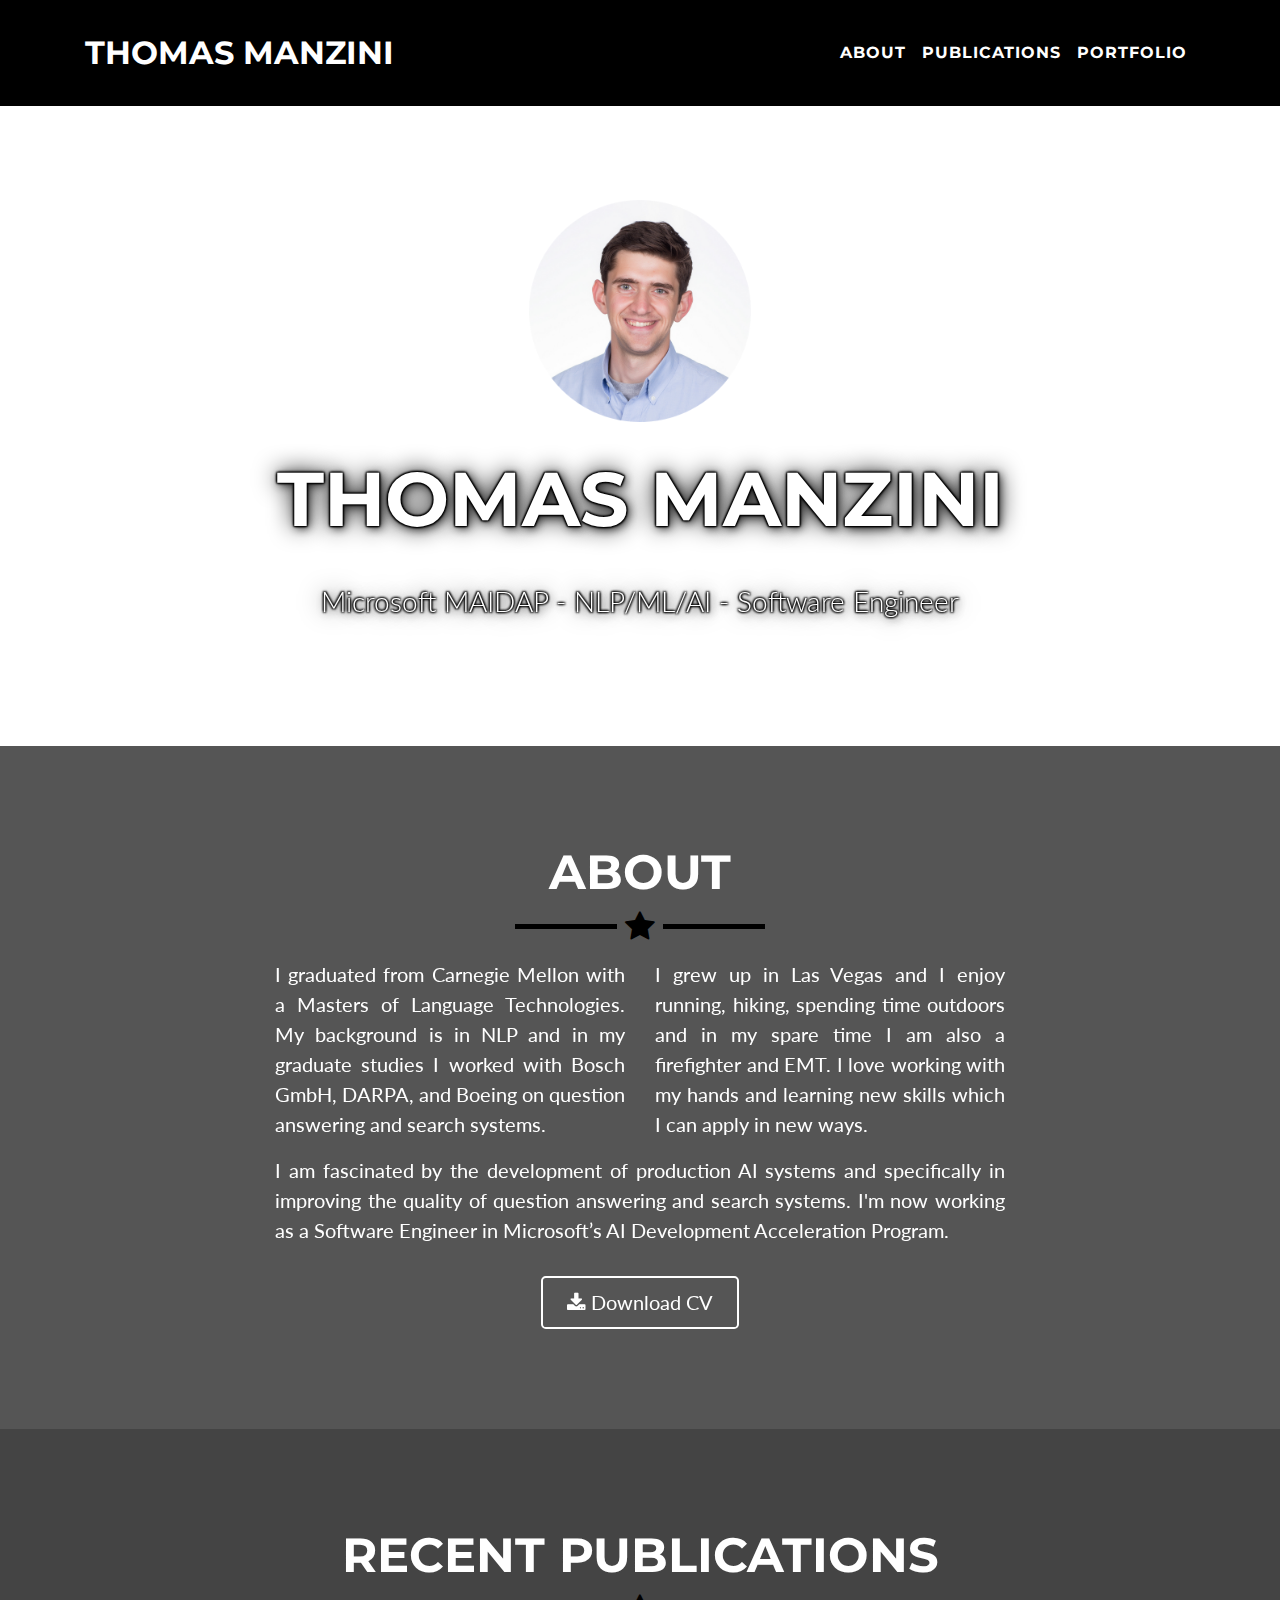
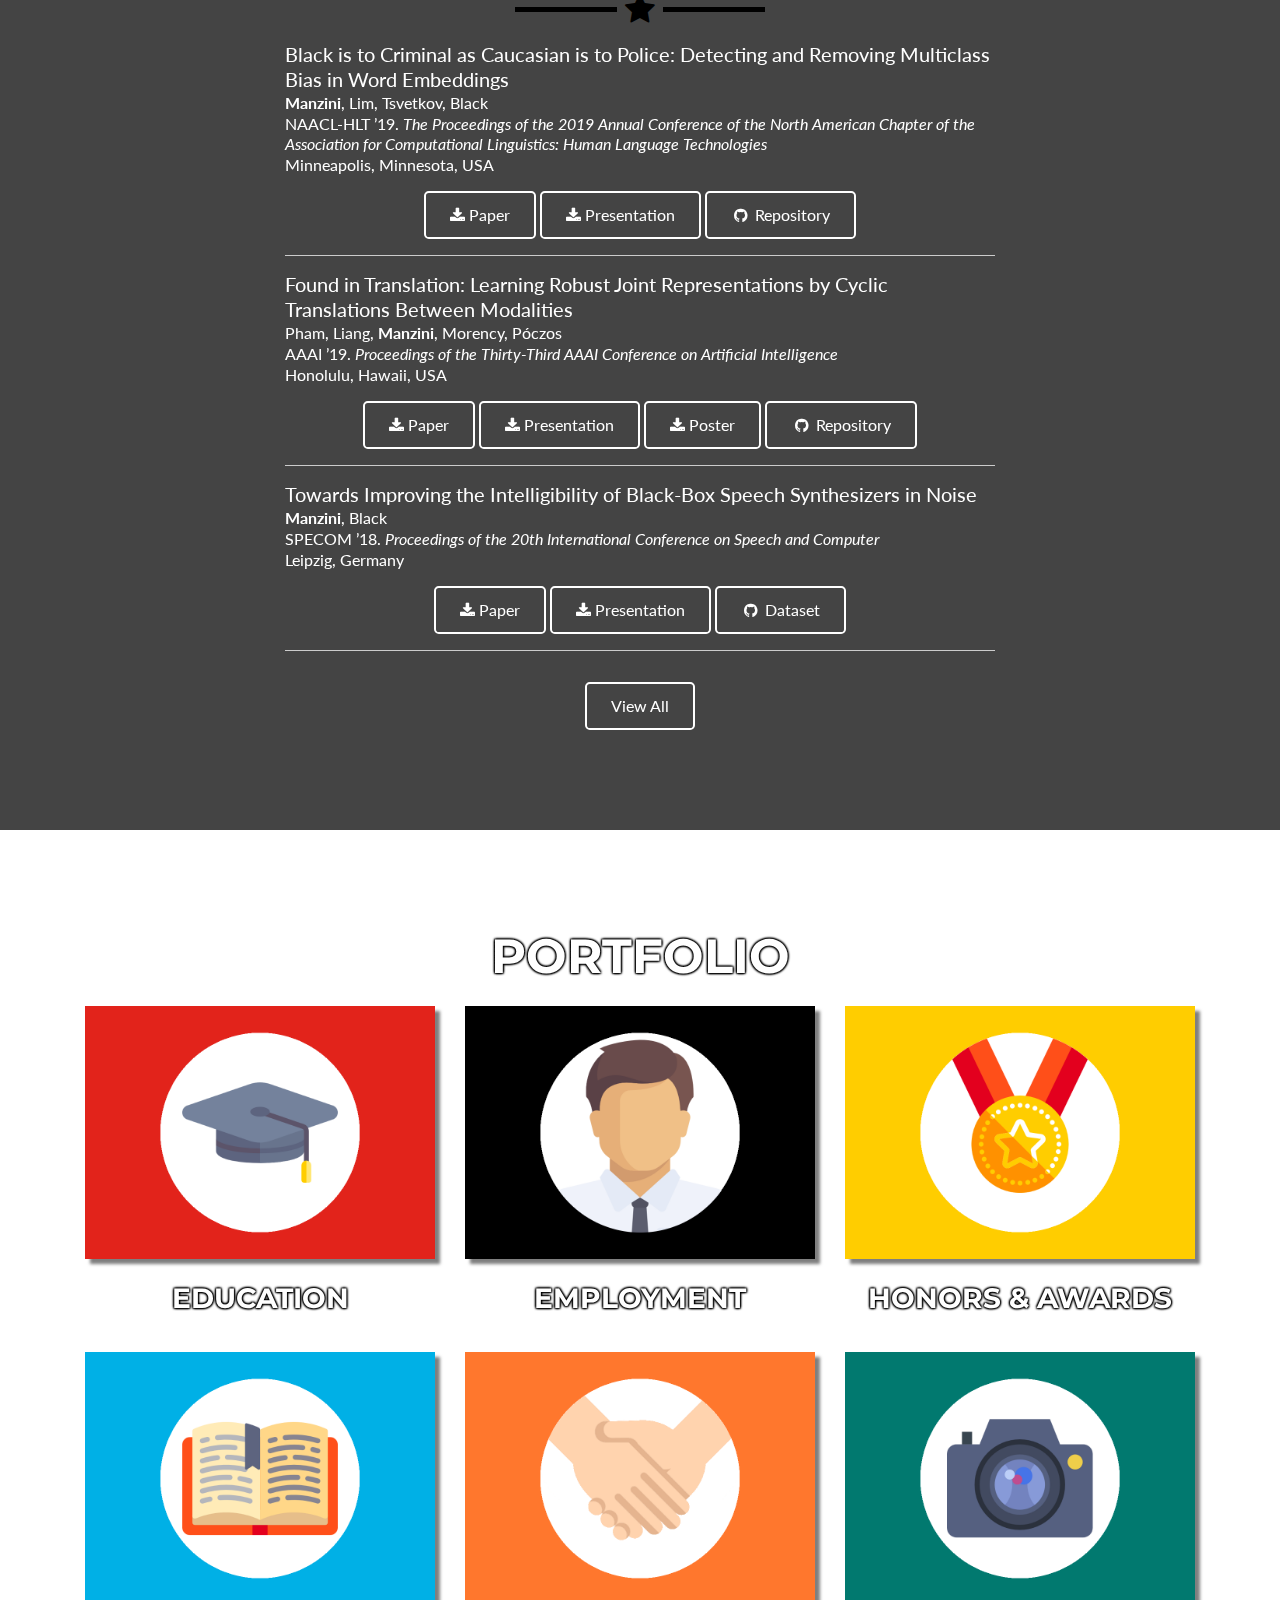
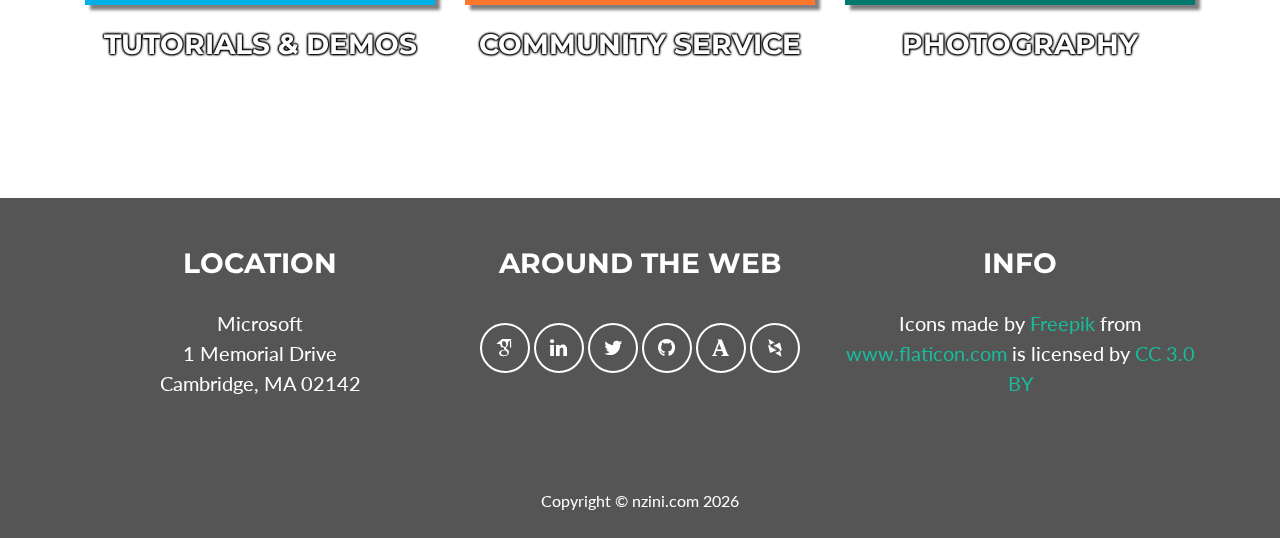
==== commit 2eb15a3d: "Not sure what is in this commit, merging with master to confirm" ====
--- a/index.html
+++ b/index.html
@@ -38,7 +38,7 @@
     }
     </style>
     <script type="text/javascript">
-         <!--
+
             var element = null;
             var fadeRate = 1.25;
             
@@ -174,23 +174,15 @@
     <header class="masthead">
         <div>
             <div class="container" id="intro">
+            
                 <img id="profile" class="img-fluid" src="img/profile.png" alt="" width="20%" height="20%">
                 <div class="intro-text">
                     <span class="name">Thomas Manzini</span>
                     <br>
-                    <span class="skills">NLP/ML/AI - Machine Learning Scientist - Microsoft</span>
+                    <span class="skills">Microsoft MAIDAP - NLP/ML/AI - Software Engineer</span>
                     <br>
-                    <ul class="list-inline">
-                        <li class="list-inline-item">
-                            <a class="btn-social btn-outline skills" href="https://scholar.google.com/citations?user=QAoya8AAAAAJ&hl=en"><i class="ai ai-google-scholar"></i></a>
-                            <a class="btn-social btn-outline skills" href="https://www.linkedin.com/in/thomasmanzini"><i class="fa fa-fw fa-linkedin"></i></a>
-                            <a class="btn-social btn-outline skills" href="https://twitter.com/tom_manzini"><i class="fa fa-twitter"></i></a>
-                            <a class="btn-social btn-outline skills" href="https://github.com/TManzini"><i class="fa fa-fw fa-github"></i></a>
-                            <a class="btn-social btn-outline skills" href="https://cmu.academia.edu/ThomasManzini"><i class="ai ai-academia"></i></a>
-                            <a class="btn-social btn-outline skills" href="http://dblp.uni-trier.de/pers/hd/m/Manzini:Thomas"><i class="ai ai-dblp"></i></a>
-                        </li>
-                    </ul>
-                </div>
+                </div>
+            
                 <br>
             </div>
         </div>
@@ -203,15 +195,14 @@
             <hr class="star-light">
             <div class="row">
                 <div class="col-lg-4 offset-lg-2">
-                    <p align="justify">My interests lay the intersection of machine learning and disaster response. Specifically, how to improve robustness and usability of automated systems in the disaster setting.</p>
+                    <p align="justify">I graduated from Carnegie Mellon with a Masters of Language Technologies. My background is in NLP and in my graduate studies I worked with Bosch GmbH, DARPA, and Boeing on question answering and search systems. </p>
                 </div>
                 <div class="col-lg-4">
-                    <p align="justify">I grew up in Las Vegas and I enjoy running, hiking, spending time outdoors and in my spare time I am also an Instrument Rated Private Pilot, Advanced EMT, and a Firefighter.</p>
+                    <p align="justify">I grew up in Las Vegas and I enjoy running, hiking, spending time outdoors and in my spare time I am also a firefighter and EMT. I love working with my hands and learning new skills which I can apply in new ways.</p>
                 </div>
                 <div class="col-lg-8 offset-lg-2 text-center">
-                    <p align="justify">I graduated with my Masters from Carnegie Mellon's Language Technologies Insitutute and my Bachelors from Rensselaer Polytechnic Institute. My educational background is in NLP and ML and my graduate research included collaborations with Bosch GmbH, DARPA, and Boeing.</p>
-                    <p align="justify">After graduate school I joined the Microsoft AI Development Acceleration Program (MAIDAP) and I currently split my time between the Microsoft Office DocsML Team and collaborations with groups like the CDC and the WHO in development of machine learning and data management systems to respond to disasters like the COVID-19 pandemic.</p>
-                    <a href="data/Thomas Manzini CV 1-10-2021.pdf" class="btn btn-lg btn-outline">
+                    <p align="justify">I am fascinated by the development of production AI systems and specifically in improving the quality of question answering and search systems. I'm now working as a Software Engineer in Microsoft’s AI Development Acceleration Program.</p>
+                    <a href="data/Thomas Manzini CV 3-23-2019.pdf" class="btn btn-lg btn-outline">
                         <i class="fa fa-download"></i> Download CV
                     </a>
                 </div>
@@ -223,17 +214,6 @@
             <h2 class="text-center">Recent Publications</h2>
             <hr class="star-bright">
             <div>
-                <div class="col-lg-8 offset-lg-2 text-center">
-                    <p style="margin: 0 0 1px 0; line-height: 1.25; font-size:125%;" align="left">Examination and Extension of Strategies for Improving Personalized Language Modeling via Interpolation</p>
-                    <p style="margin: 0 0 1px 0; line-height: 1.25; font-size:100%;" align="left">Shao, Mantravadi, <strong>Manzini</strong>, Buendia, Knoertzer, Srinivasan, Quirk</p>
-                    <p style="margin: 0 0 1px 0; line-height: 1.25; font-size:100%;" align="left">Workshop on Natural Language Interfaces, Association for Computational Linguistics 2020</p>
-                    <p style="margin: 0 0 1px 0; line-height: 1.25; font-size:100%;" align="left">Seattle, Washington, USA</p> 
-                    <p style="margin: 0 0 1px 0; line-height: 1.25; font-size:100%;" align="center">
-                        <a href="data/papers/Examination and Extension of Strategies for Improving Personalized Language Modeling via Interpolation.pdf" class="btn btn-lg btn-outline" style="font-size:100%"><i class="fa fa-download"></i> Paper</a>
-                        <a href="data/presentations/nli2020_presentation.pdf" class="btn btn-lg btn-outline" style="font-size:100%"><i class="fa fa-download"></i> Presentation</a>
-                        </p>
-                    <hr style="border-top: 1px solid #ccc; background: transparent;">
-                </div>
                 <div class="col-lg-8 offset-lg-2 text-center">
                     <p style="margin: 0 0 1px 0; line-height: 1.25; font-size:125%;" align="left">Black is to Criminal as Caucasian is to Police: Detecting and Removing Multiclass Bias in Word Embeddings</p>
                     <p style="margin: 0 0 1px 0; line-height: 1.25; font-size:100%;" align="left"><strong>Manzini</strong>, Lim, Tsvetkov, Black</p>
@@ -259,8 +239,20 @@
                     </p>
                     <hr style="border-top: 1px solid #ccc; background: transparent;">
                 </div>
+                <div class="col-lg-8 offset-lg-2 text-center">
+                    <p style="margin: 0 0 1px 0; line-height: 1.25; font-size:125%;" align="left">Towards Improving the Intelligibility of Black-Box Speech Synthesizers in Noise</p>
+                    <p style="margin: 0 0 1px 0; line-height: 1.25; font-size:100%;" align="left"><strong>Manzini</strong>, Black</p>
+                    <p style="margin: 0 0 1px 0; line-height: 1.25; font-size:100%;" align="left">SPECOM ’18. <i>Proceedings of the 20th International Conference on Speech and Computer</i></p>
+                    <p style="margin: 0 0 1px 0; line-height: 1.25; font-size:100%;" align="left">Leipzig, Germany</p> 
+                    <p style="margin: 0 0 1px 0; line-height: 1.25; font-size:100%;" align="center">
+                        <a href="data/papers/Towards Improving Intelligibility of Black Box Speech Synthesizers in Noise.pdf" class="btn btn-lg btn-outline" style="font-size:100%"><i class="fa fa-download"></i> Paper</a>
+                        <a href="data/presentations/specom2018_presentation.pdf" class="btn btn-lg btn-outline" style="font-size:100%"><i class="fa fa-download"></i> Presentation</a>
+                        <a href="https://github.com/TManzini/ImprovingBlackBoxSpeechSynthesizers" class="btn btn-lg btn-outline" style="font-size:100%"><i class="fa fa-fw fa-github"></i> Dataset</a>
+                    </p>
+                    <hr style="border-top: 1px solid #ccc; background: transparent;">
+                </div>
                 <div align="center">
-                    <a href="publications.html" class="btn btn-lg btn-outline" style="font-size:100%">View All</a>
+                <a href="publications.html" class="btn btn-lg btn-outline" style="font-size:100%">View All</a>
                 </div>
             </div>
         </div>
@@ -341,16 +333,14 @@
                         <center><br><h3 class="portText">Community Service</h3 class="portText"></center>
                     </div>
                     <div class="col-sm-4 portfolio-item">
-                        <a href="photography.html">
-                            <div class="portfolio-link" href="#portfolioModal3" data-toggle="modal">
-                                <div class="caption">
-                                    <div class="caption-content">
-                                        <i class="fa fa-search-plus fa-3x"></i>
-                                    </div>
+                        <div class="portfolio-link" href="#portfolioModal3" data-toggle="modal">
+                            <div class="caption">
+                                <div class="caption-content">
+                                    <i class="fa fa-search-plus fa-3x"></i>
                                 </div>
-                                <img class="img-fluid" src="img/portfolio/camera_2_bg.png" alt="" style="box-shadow: 5px 5px 3px rgba(0, 0, 0, 0.5);">
-                            </div>
-                        </a>
+                            </div>
+                            <img class="img-fluid" src="img/portfolio/camera_2_bg.png" alt="" style="box-shadow: 5px 5px 3px rgba(0, 0, 0, 0.5);">
+                        </div>
                         <center><br><h3 class="portText">Photography</h3 class="portText"></center>
                     </div>
                 </div>
@@ -383,7 +373,7 @@
                     </div>
                     <div class="footer-col col-md-4">
                         <h3>Info</h3>
-                        <p>Icons made by <a href="http://www.freepik.com" title="Freepik">Freepik</a> from <a href="http://www.flaticon.com" title="Flaticon">www.flaticon.com</a> is licensed by <a href="http://creativecommons.org/licenses/by/3.0/" title="Creative Commons BY 3.0" target="_blank">CC BY 3.0</a></p>
+                        <p>Icons made by <a href="http://www.freepik.com" title="Freepik">Freepik</a> from <a href="http://www.flaticon.com" title="Flaticon">www.flaticon.com</a> is licensed by <a href="http://creativecommons.org/licenses/by/3.0/" title="Creative Commons BY 3.0" target="_blank">CC 3.0 BY</a></p>
                     </div>
                 </div>
             </div>
@@ -422,10 +412,6 @@
                             <div class="modal-body">
                                 <img class="img" src="img/icons/microsoft.jpg" alt="" width="75" height="75">
                                 <h2>Microsoft</h2>
-                                <h4>Machine Learning Scientist, Office Docs ML</h4>
-                                <h7>Developing, and deploying machine learning models for change summarization in word documents.</h7><br>
-                                <h7>Led machine learning infrastructure and modeling efforts for a team of multiple engineers and scientists working on summarizing changes in word documents.</h7><br>
-                                <h7>Developed, deployed, and evaluated crowdsourcing experiments for multiple data annotation tasks.</h7><br><br>
                                 <h4>Software Engineer, Microsoft AI Development Acceleration Program</h4>
                                 <h7>Developed and tested custom neural architecture search algorithms on 35+ GPUs.</h7><br>
                                 <h7>Applied various deep learning models to fuse features from multiple modalities for classification.</h7><br>
@@ -493,14 +479,29 @@
                                 <h3>Artificial Neural Networks</h3>
                                 <a href="lessons/Exposing+The+Hidden+Layer.html" class="btn soft-btn-outline">Exposing the Hidden Layer</a><br>
                                 <p></p>
-
-                                <h3>Statistics</h3>
-                                <a href="lessons/HoeffdingsInequality.html" class="btn soft-btn-outline">Hoeffding's Inequality</a><br>
-                                <p></p>
                                 <button class="btn btn-success" type="button" data-dismiss="modal"><i class="fa fa-times"></i> Close</button>
                             </div>
                         </div>
                     </div>
+                </div>
+            </div>
+        </div>
+    </div>
+    <div class="portfolio-modal modal fade" id="portfolioModal3" tabindex="-1" role="dialog" aria-hidden="true">
+        <div class="modal-dialog" role="document">
+            <div class="modal-content">
+                <div class="close-modal" data-dismiss="modal">
+                    <div class="lr">
+                        <div class="rl">
+                        </div>
+                    </div>
+                </div>
+                <div class="container">
+                    <h2>Photography</h2>
+                    <hr class="star-primary">
+                    <iframe src="https://albumizr.com/a/jeqP" scrolling="no" frameborder="0" allowfullscreen width="100%" height="700px"></iframe>
+                    <p>A number of different cameras and lenses were used to capture the above photos. <br>Photography has been something that I have been constantly loving and learning since 2010.</p>
+                    <button class="btn btn-success" type="button" data-dismiss="modal"><i class="fa fa-times"></i> Close</button>
                 </div>
             </div>
         </div>
@@ -567,6 +568,8 @@
                                 <h7>RPI Dean's Honor List &amp; RPI Dean's List</h7><br>
                                 <h7>Presidential Volunteer Service Award - Gold Level</h7><br>
                                 <h7>Presidential Volunteer Lifetime Service Award</h7><br>
+                                <h7>RPI Ambulance Most Valuable Member</h7><br>
+                                <h7>RPI Ambulance Most Valuable New Member</h7><br>
                                 <br>
                                 <button class="btn btn-success" type="button" data-dismiss="modal"><i class="fa fa-times"></i> Close</button>
                             </div>
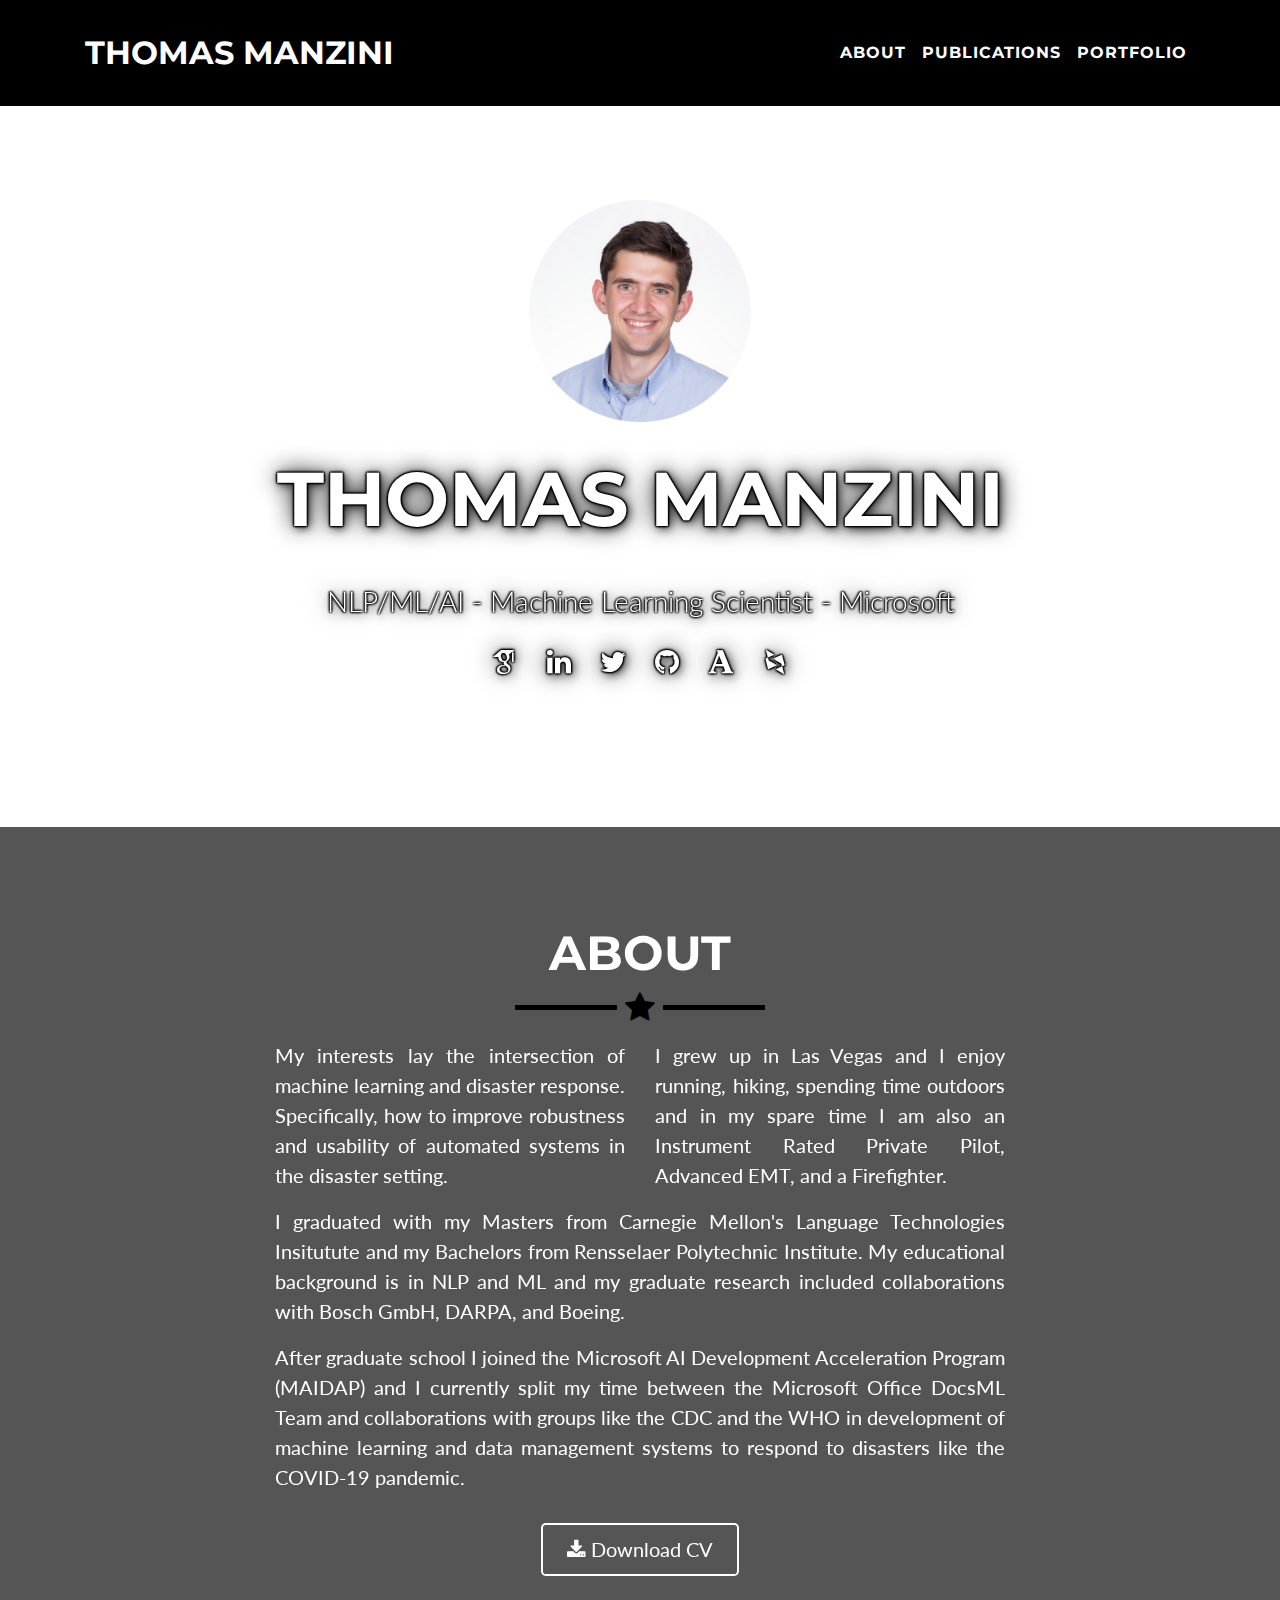
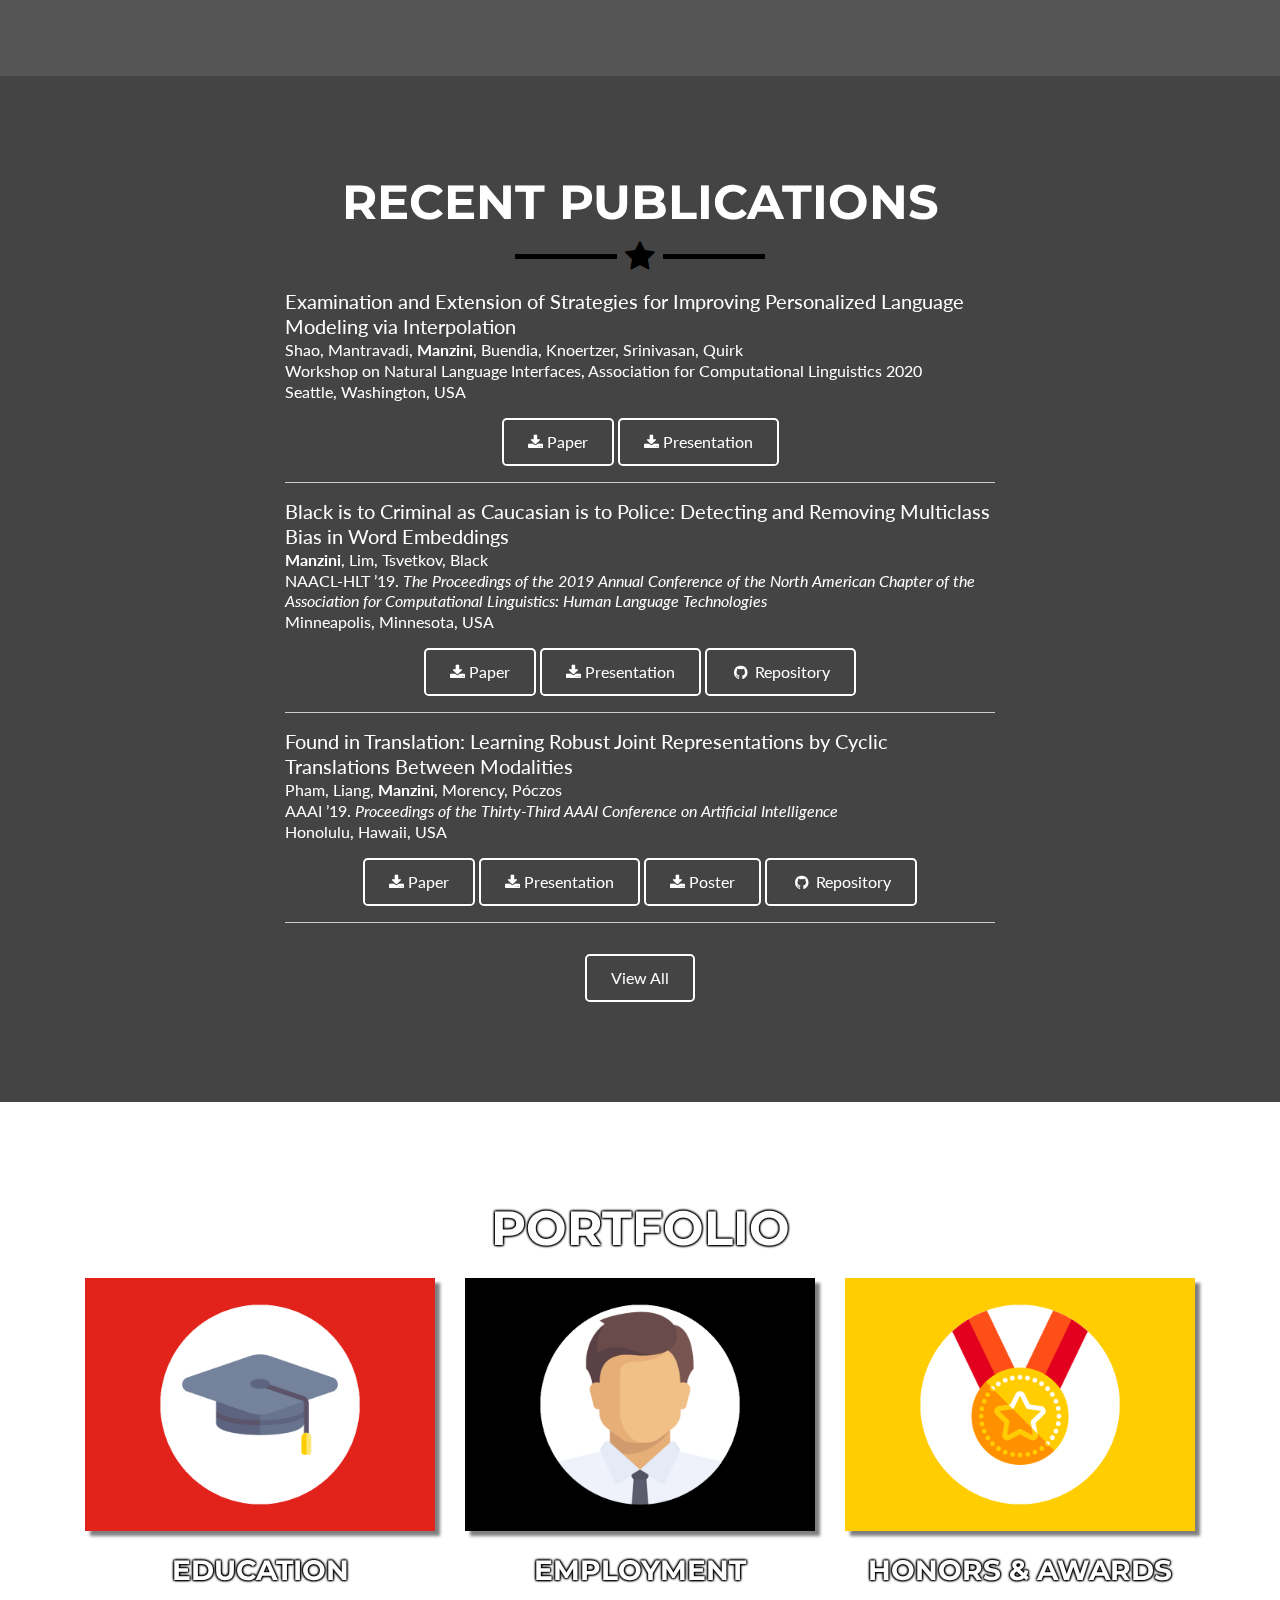
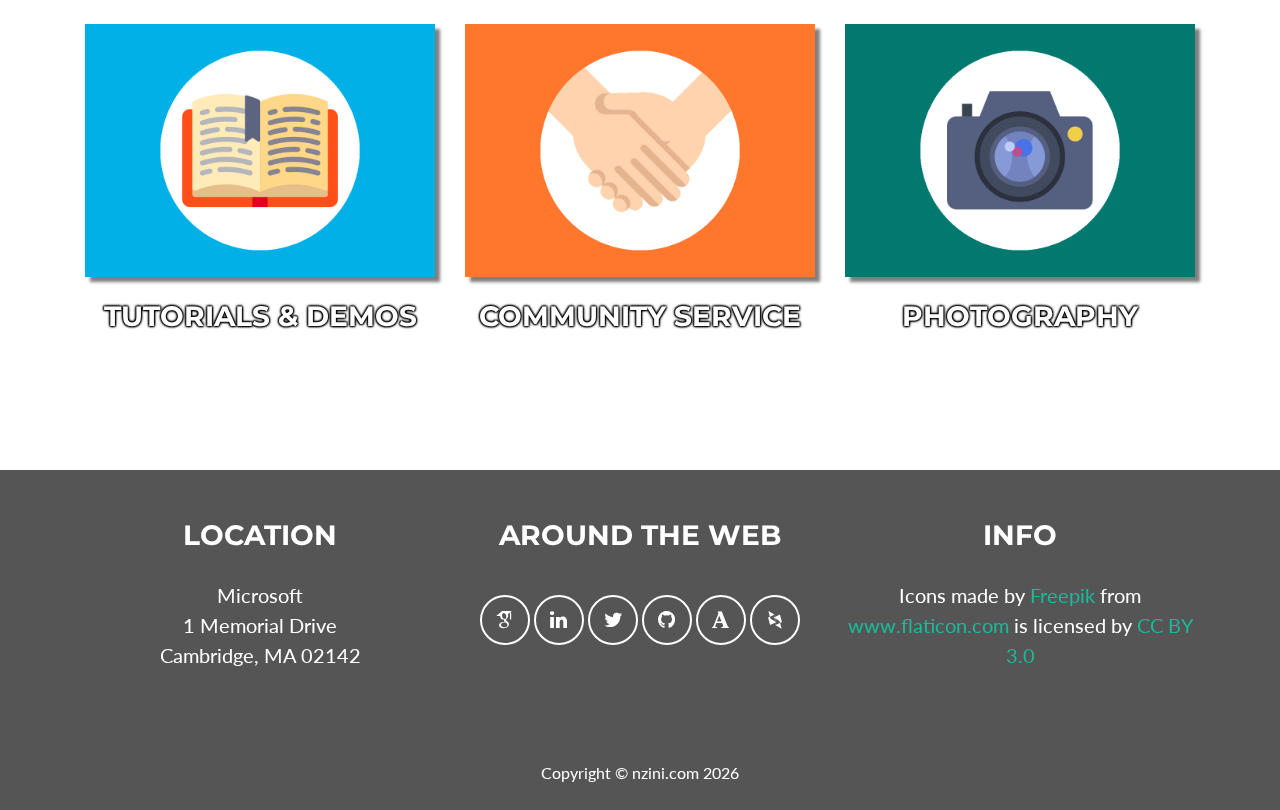
==== commit 41e1446a: "Fixed merge conflicts" ====
--- a/index.html
+++ b/index.html
@@ -179,8 +179,18 @@
                 <div class="intro-text">
                     <span class="name">Thomas Manzini</span>
                     <br>
-                    <span class="skills">Microsoft MAIDAP - NLP/ML/AI - Software Engineer</span>
+                    <span class="skills">NLP/ML/AI - Machine Learning Scientist - Microsoft</span>
                     <br>
+                    <ul class="list-inline">
+                        <li class="list-inline-item">
+                            <a class="btn-social btn-outline skills" href="https://scholar.google.com/citations?user=QAoya8AAAAAJ&hl=en"><i class="ai ai-google-scholar"></i></a>
+                            <a class="btn-social btn-outline skills" href="https://www.linkedin.com/in/thomasmanzini"><i class="fa fa-fw fa-linkedin"></i></a>
+                            <a class="btn-social btn-outline skills" href="https://twitter.com/tom_manzini"><i class="fa fa-twitter"></i></a>
+                            <a class="btn-social btn-outline skills" href="https://github.com/TManzini"><i class="fa fa-fw fa-github"></i></a>
+                            <a class="btn-social btn-outline skills" href="https://cmu.academia.edu/ThomasManzini"><i class="ai ai-academia"></i></a>
+                            <a class="btn-social btn-outline skills" href="http://dblp.uni-trier.de/pers/hd/m/Manzini:Thomas"><i class="ai ai-dblp"></i></a>
+                        </li>
+                    </ul>
                 </div>
             
                 <br>
@@ -195,14 +205,15 @@
             <hr class="star-light">
             <div class="row">
                 <div class="col-lg-4 offset-lg-2">
-                    <p align="justify">I graduated from Carnegie Mellon with a Masters of Language Technologies. My background is in NLP and in my graduate studies I worked with Bosch GmbH, DARPA, and Boeing on question answering and search systems. </p>
+                    <p align="justify">My interests lay the intersection of machine learning and disaster response. Specifically, how to improve robustness and usability of automated systems in the disaster setting.</p>
                 </div>
                 <div class="col-lg-4">
-                    <p align="justify">I grew up in Las Vegas and I enjoy running, hiking, spending time outdoors and in my spare time I am also a firefighter and EMT. I love working with my hands and learning new skills which I can apply in new ways.</p>
+                    <p align="justify">I grew up in Las Vegas and I enjoy running, hiking, spending time outdoors and in my spare time I am also an Instrument Rated Private Pilot, Advanced EMT, and a Firefighter.</p>
                 </div>
                 <div class="col-lg-8 offset-lg-2 text-center">
-                    <p align="justify">I am fascinated by the development of production AI systems and specifically in improving the quality of question answering and search systems. I'm now working as a Software Engineer in Microsoft’s AI Development Acceleration Program.</p>
-                    <a href="data/Thomas Manzini CV 3-23-2019.pdf" class="btn btn-lg btn-outline">
+                    <p align="justify">I graduated with my Masters from Carnegie Mellon's Language Technologies Insitutute and my Bachelors from Rensselaer Polytechnic Institute. My educational background is in NLP and ML and my graduate research included collaborations with Bosch GmbH, DARPA, and Boeing.</p>
+                    <p align="justify">After graduate school I joined the Microsoft AI Development Acceleration Program (MAIDAP) and I currently split my time between the Microsoft Office DocsML Team and collaborations with groups like the CDC and the WHO in development of machine learning and data management systems to respond to disasters like the COVID-19 pandemic.</p>
+                    <a href="data/Thomas Manzini CV 1-10-2021.pdf" class="btn btn-lg btn-outline">
                         <i class="fa fa-download"></i> Download CV
                     </a>
                 </div>
@@ -214,6 +225,17 @@
             <h2 class="text-center">Recent Publications</h2>
             <hr class="star-bright">
             <div>
+                <div class="col-lg-8 offset-lg-2 text-center">
+                    <p style="margin: 0 0 1px 0; line-height: 1.25; font-size:125%;" align="left">Examination and Extension of Strategies for Improving Personalized Language Modeling via Interpolation</p>
+                    <p style="margin: 0 0 1px 0; line-height: 1.25; font-size:100%;" align="left">Shao, Mantravadi, <strong>Manzini</strong>, Buendia, Knoertzer, Srinivasan, Quirk</p>
+                    <p style="margin: 0 0 1px 0; line-height: 1.25; font-size:100%;" align="left">Workshop on Natural Language Interfaces, Association for Computational Linguistics 2020</p>
+                    <p style="margin: 0 0 1px 0; line-height: 1.25; font-size:100%;" align="left">Seattle, Washington, USA</p> 
+                    <p style="margin: 0 0 1px 0; line-height: 1.25; font-size:100%;" align="center">
+                        <a href="data/papers/Examination and Extension of Strategies for Improving Personalized Language Modeling via Interpolation.pdf" class="btn btn-lg btn-outline" style="font-size:100%"><i class="fa fa-download"></i> Paper</a>
+                        <a href="data/presentations/nli2020_presentation.pdf" class="btn btn-lg btn-outline" style="font-size:100%"><i class="fa fa-download"></i> Presentation</a>
+                        </p>
+                    <hr style="border-top: 1px solid #ccc; background: transparent;">
+                </div>
                 <div class="col-lg-8 offset-lg-2 text-center">
                     <p style="margin: 0 0 1px 0; line-height: 1.25; font-size:125%;" align="left">Black is to Criminal as Caucasian is to Police: Detecting and Removing Multiclass Bias in Word Embeddings</p>
                     <p style="margin: 0 0 1px 0; line-height: 1.25; font-size:100%;" align="left"><strong>Manzini</strong>, Lim, Tsvetkov, Black</p>
@@ -239,20 +261,8 @@
                     </p>
                     <hr style="border-top: 1px solid #ccc; background: transparent;">
                 </div>
-                <div class="col-lg-8 offset-lg-2 text-center">
-                    <p style="margin: 0 0 1px 0; line-height: 1.25; font-size:125%;" align="left">Towards Improving the Intelligibility of Black-Box Speech Synthesizers in Noise</p>
-                    <p style="margin: 0 0 1px 0; line-height: 1.25; font-size:100%;" align="left"><strong>Manzini</strong>, Black</p>
-                    <p style="margin: 0 0 1px 0; line-height: 1.25; font-size:100%;" align="left">SPECOM ’18. <i>Proceedings of the 20th International Conference on Speech and Computer</i></p>
-                    <p style="margin: 0 0 1px 0; line-height: 1.25; font-size:100%;" align="left">Leipzig, Germany</p> 
-                    <p style="margin: 0 0 1px 0; line-height: 1.25; font-size:100%;" align="center">
-                        <a href="data/papers/Towards Improving Intelligibility of Black Box Speech Synthesizers in Noise.pdf" class="btn btn-lg btn-outline" style="font-size:100%"><i class="fa fa-download"></i> Paper</a>
-                        <a href="data/presentations/specom2018_presentation.pdf" class="btn btn-lg btn-outline" style="font-size:100%"><i class="fa fa-download"></i> Presentation</a>
-                        <a href="https://github.com/TManzini/ImprovingBlackBoxSpeechSynthesizers" class="btn btn-lg btn-outline" style="font-size:100%"><i class="fa fa-fw fa-github"></i> Dataset</a>
-                    </p>
-                    <hr style="border-top: 1px solid #ccc; background: transparent;">
-                </div>
                 <div align="center">
-                <a href="publications.html" class="btn btn-lg btn-outline" style="font-size:100%">View All</a>
+                    <a href="publications.html" class="btn btn-lg btn-outline" style="font-size:100%">View All</a>
                 </div>
             </div>
         </div>
@@ -333,14 +343,16 @@
                         <center><br><h3 class="portText">Community Service</h3 class="portText"></center>
                     </div>
                     <div class="col-sm-4 portfolio-item">
-                        <div class="portfolio-link" href="#portfolioModal3" data-toggle="modal">
-                            <div class="caption">
-                                <div class="caption-content">
-                                    <i class="fa fa-search-plus fa-3x"></i>
+                        <a href="photography.html">
+                            <div class="portfolio-link" href="#portfolioModal3" data-toggle="modal">
+                                <div class="caption">
+                                    <div class="caption-content">
+                                        <i class="fa fa-search-plus fa-3x"></i>
+                                    </div>
                                 </div>
-                            </div>
-                            <img class="img-fluid" src="img/portfolio/camera_2_bg.png" alt="" style="box-shadow: 5px 5px 3px rgba(0, 0, 0, 0.5);">
-                        </div>
+                                <img class="img-fluid" src="img/portfolio/camera_2_bg.png" alt="" style="box-shadow: 5px 5px 3px rgba(0, 0, 0, 0.5);">
+                            </div>
+                        </a>
                         <center><br><h3 class="portText">Photography</h3 class="portText"></center>
                     </div>
                 </div>
@@ -373,7 +385,7 @@
                     </div>
                     <div class="footer-col col-md-4">
                         <h3>Info</h3>
-                        <p>Icons made by <a href="http://www.freepik.com" title="Freepik">Freepik</a> from <a href="http://www.flaticon.com" title="Flaticon">www.flaticon.com</a> is licensed by <a href="http://creativecommons.org/licenses/by/3.0/" title="Creative Commons BY 3.0" target="_blank">CC 3.0 BY</a></p>
+                        <p>Icons made by <a href="http://www.freepik.com" title="Freepik">Freepik</a> from <a href="http://www.flaticon.com" title="Flaticon">www.flaticon.com</a> is licensed by <a href="http://creativecommons.org/licenses/by/3.0/" title="Creative Commons BY 3.0" target="_blank">CC BY 3.0</a></p>
                     </div>
                 </div>
             </div>
@@ -412,6 +424,10 @@
                             <div class="modal-body">
                                 <img class="img" src="img/icons/microsoft.jpg" alt="" width="75" height="75">
                                 <h2>Microsoft</h2>
+                                <h4>Machine Learning Scientist, Office Docs ML</h4>
+                                <h7>Developing, and deploying machine learning models for change summarization in word documents.</h7><br>
+                                <h7>Led machine learning infrastructure and modeling efforts for a team of multiple engineers and scientists working on summarizing changes in word documents.</h7><br>
+                                <h7>Developed, deployed, and evaluated crowdsourcing experiments for multiple data annotation tasks.</h7><br><br>
                                 <h4>Software Engineer, Microsoft AI Development Acceleration Program</h4>
                                 <h7>Developed and tested custom neural architecture search algorithms on 35+ GPUs.</h7><br>
                                 <h7>Applied various deep learning models to fuse features from multiple modalities for classification.</h7><br>
@@ -479,29 +495,14 @@
                                 <h3>Artificial Neural Networks</h3>
                                 <a href="lessons/Exposing+The+Hidden+Layer.html" class="btn soft-btn-outline">Exposing the Hidden Layer</a><br>
                                 <p></p>
+
+                                <h3>Statistics</h3>
+                                <a href="lessons/HoeffdingsInequality.html" class="btn soft-btn-outline">Hoeffding's Inequality</a><br>
+                                <p></p>
                                 <button class="btn btn-success" type="button" data-dismiss="modal"><i class="fa fa-times"></i> Close</button>
                             </div>
                         </div>
                     </div>
-                </div>
-            </div>
-        </div>
-    </div>
-    <div class="portfolio-modal modal fade" id="portfolioModal3" tabindex="-1" role="dialog" aria-hidden="true">
-        <div class="modal-dialog" role="document">
-            <div class="modal-content">
-                <div class="close-modal" data-dismiss="modal">
-                    <div class="lr">
-                        <div class="rl">
-                        </div>
-                    </div>
-                </div>
-                <div class="container">
-                    <h2>Photography</h2>
-                    <hr class="star-primary">
-                    <iframe src="https://albumizr.com/a/jeqP" scrolling="no" frameborder="0" allowfullscreen width="100%" height="700px"></iframe>
-                    <p>A number of different cameras and lenses were used to capture the above photos. <br>Photography has been something that I have been constantly loving and learning since 2010.</p>
-                    <button class="btn btn-success" type="button" data-dismiss="modal"><i class="fa fa-times"></i> Close</button>
                 </div>
             </div>
         </div>
@@ -568,8 +569,6 @@
                                 <h7>RPI Dean's Honor List &amp; RPI Dean's List</h7><br>
                                 <h7>Presidential Volunteer Service Award - Gold Level</h7><br>
                                 <h7>Presidential Volunteer Lifetime Service Award</h7><br>
-                                <h7>RPI Ambulance Most Valuable Member</h7><br>
-                                <h7>RPI Ambulance Most Valuable New Member</h7><br>
                                 <br>
                                 <button class="btn btn-success" type="button" data-dismiss="modal"><i class="fa fa-times"></i> Close</button>
                             </div>
@@ -596,7 +595,12 @@
                                 <h3>Rensselaer Polytechnic Institute Ambulance</h3>
                                 </h7><b>Positions Held: Captain, Training Committee Chair</b></h7><br>
                                 </h7><b>Ranks Achieved: Duty Supervisor, Crew Chief (Trainer), Driver (Trainer)</b></h7><br>
-                                <h7>RPI Ambulance was founded in 1977 as the first EMS agency in Troy and the surrounding area. Today, RPIA serves the RPI campus as well as some of the surrounding towns. Mainly responding to on-campus calls, but also responding to mutual aid calls to Brunswick, North Greenbush (including Wynantskill and Defreestville), and Poestenkill. RPI Ambulance is a student run and operated Basic Life Support (BLS) transporting ambulance agency that serves the RPI campus and surrounding communities. We respond to approximately 150 to 200 calls and provide first aid coverage to about 30 special events every academic year.
+                                <h7>RPI Ambulance was founded in 1977 as the first EMS agency in Troy and the surrounding area. Today, RPIA serves the RPI campus as well as some of the surrounding towns. Mainly responding to on-campus calls, but also responding to mutual aid calls to Brunswick, North Greenbush (including Wynantskill and Defreestville), and Poestenkill. RPI Ambulance is a student run and operated Basic Life Support (BLS) transporting ambulance agency that serves the RPI campus and surrounding communities. The department responds to approximately 150 to 200 calls and provide first aid coverage to about 30 special events every academic year.
+                                <hr class="star-primary">
+                                <img class="img" src="img/icons/nfd.png" alt="" height="75">
+                                <h3>Newton Fire Department</h3>
+                                </h7><b>Ranks Achieved: Interior Firefighter, Advanced Emergency Medical Technician</b></h7><br>
+                                <h7>The Newton Fire Department aims to provide the best fire and ems services the town deserves and to create a predictable and sustainable future by proactive leadership and sound management policies </h7>
                                 <hr class="star-primary">
                                 <img class="img" src="img/icons/evfd.png" alt="" height="75">
                                 <h3>Edgewood Volunteer Fire Department</h3>
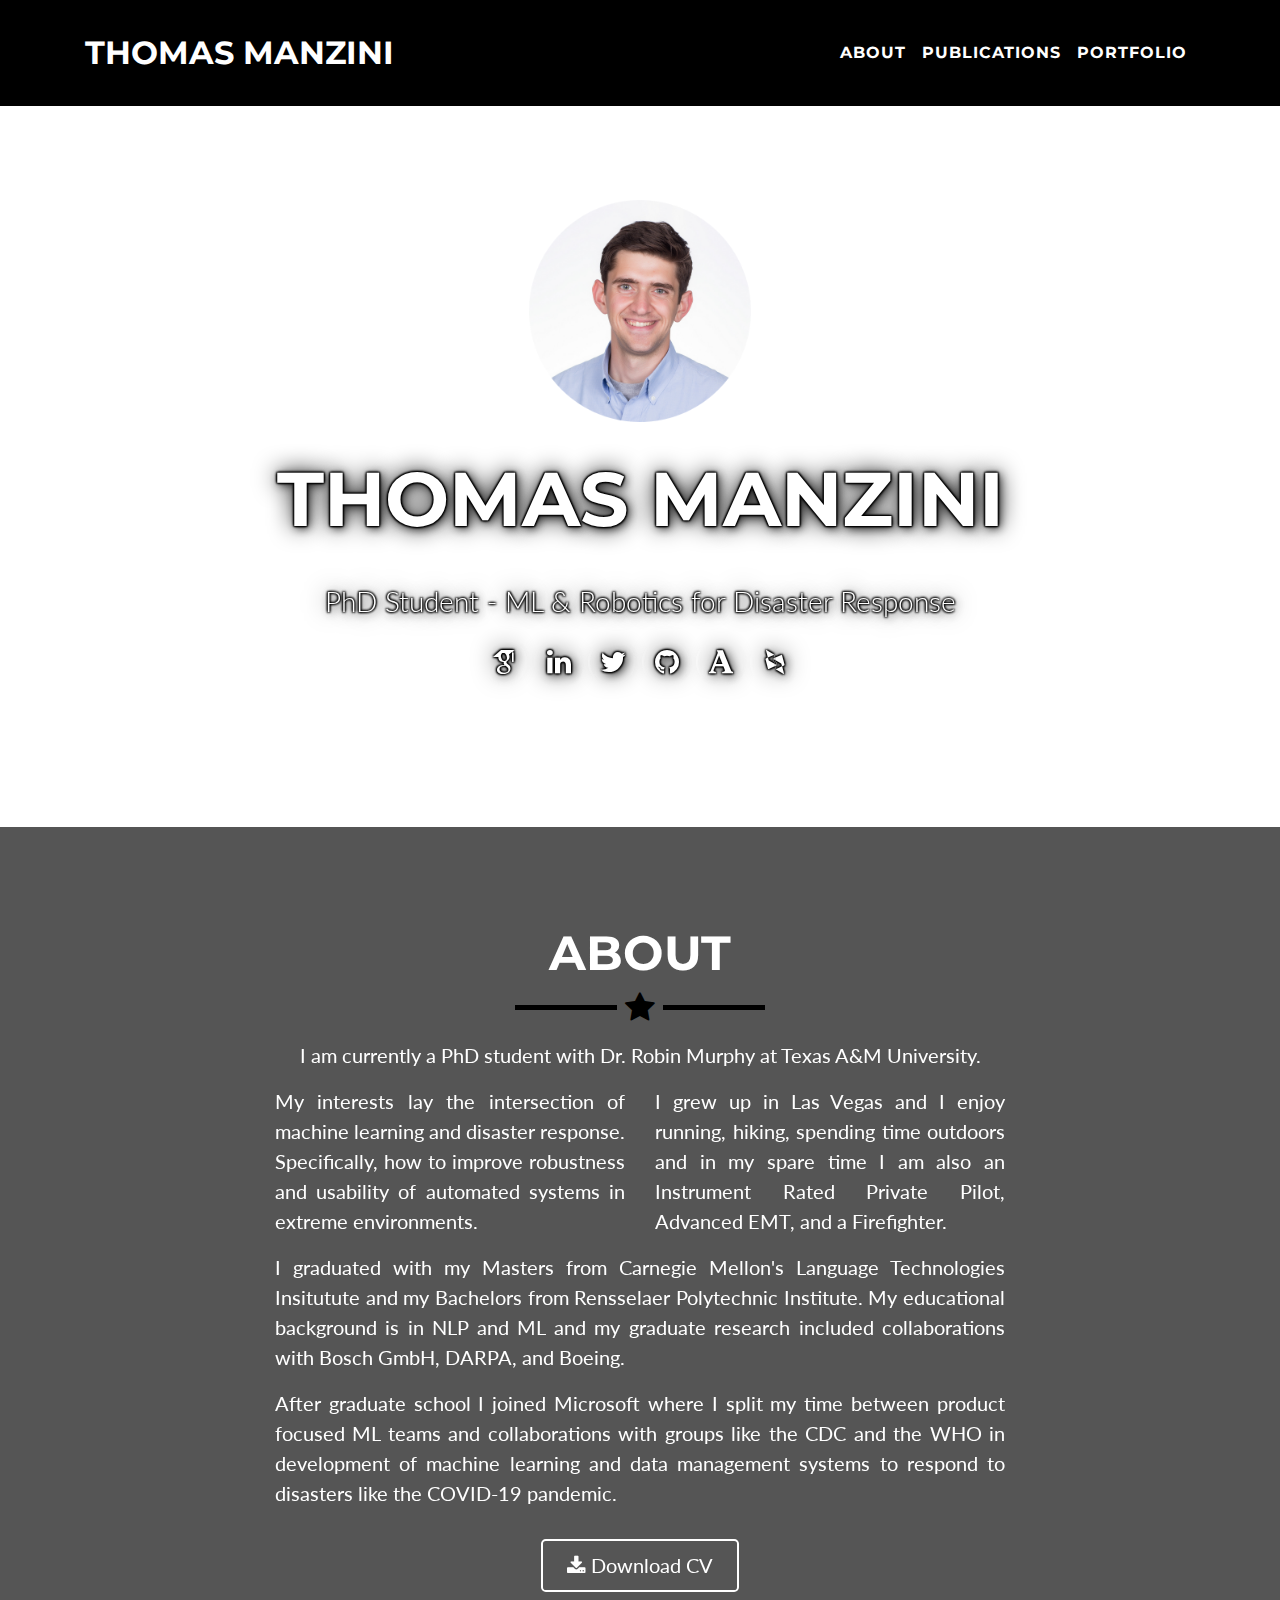
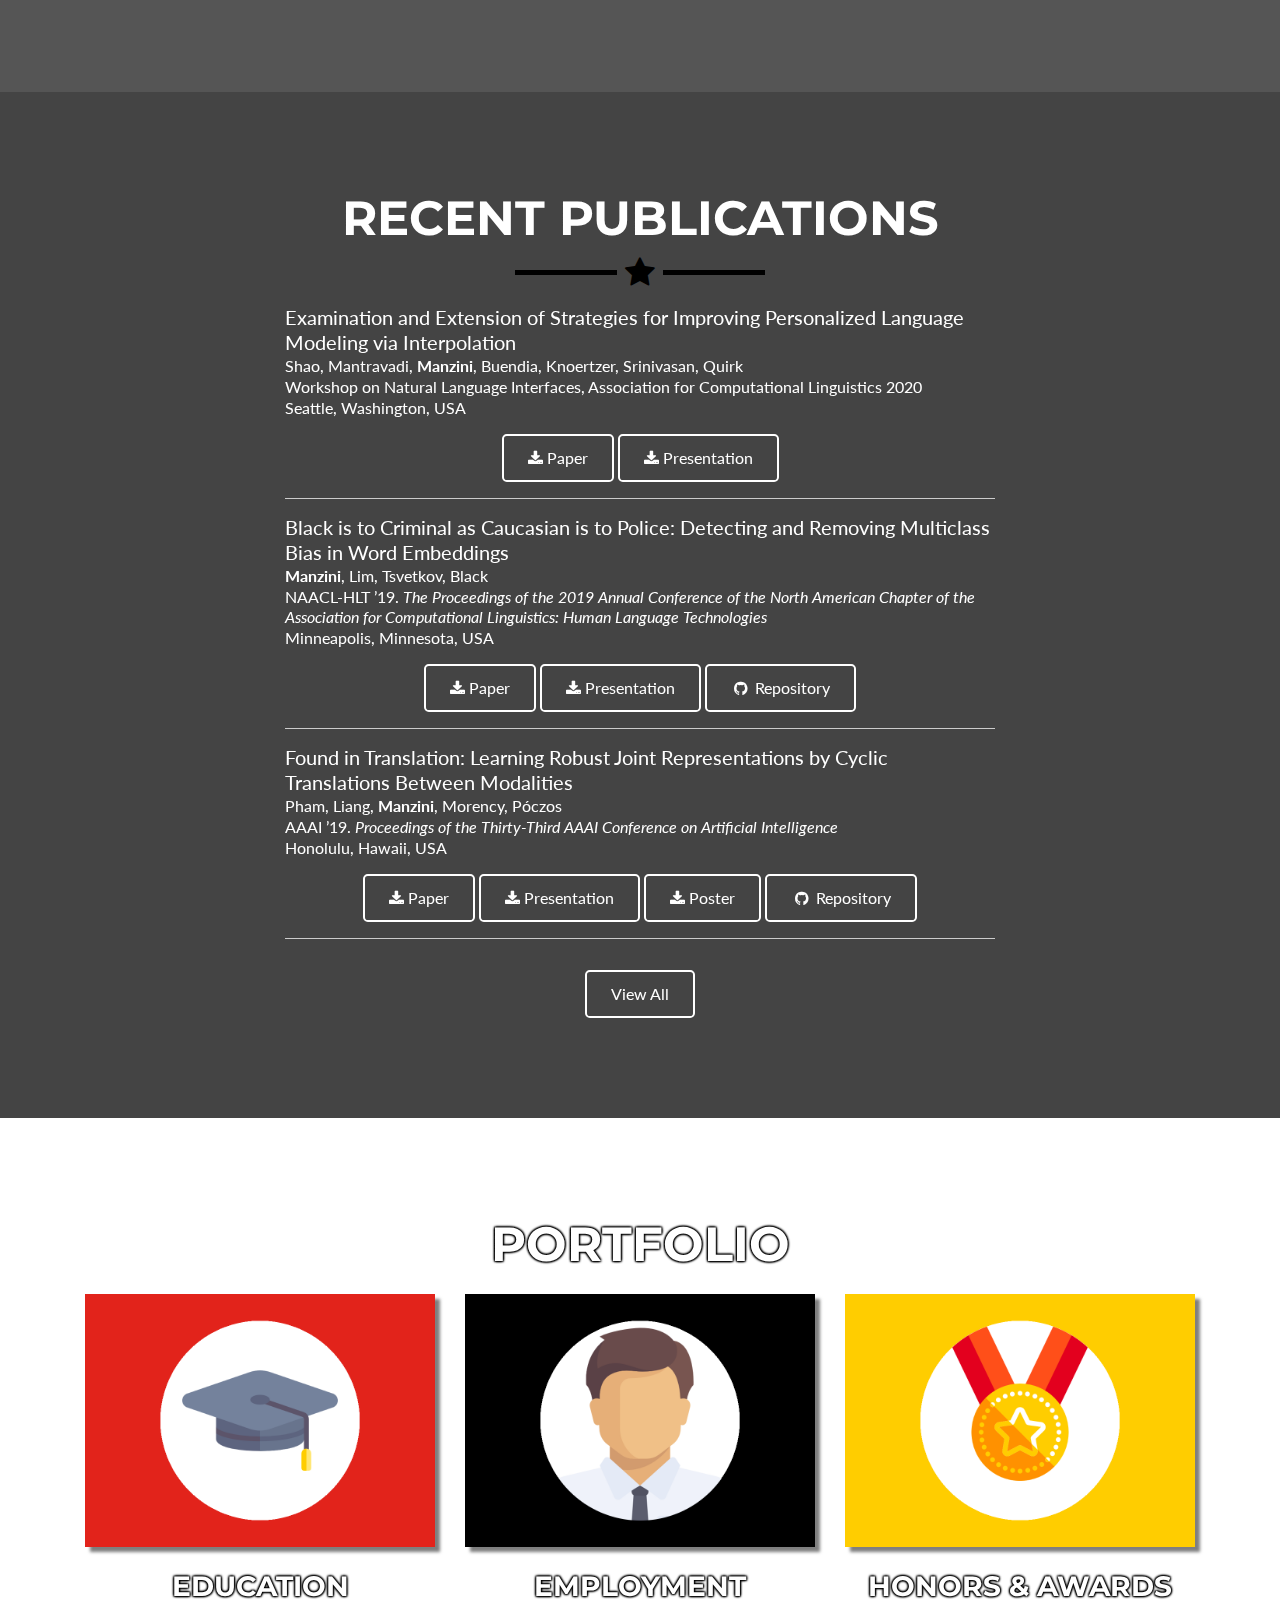
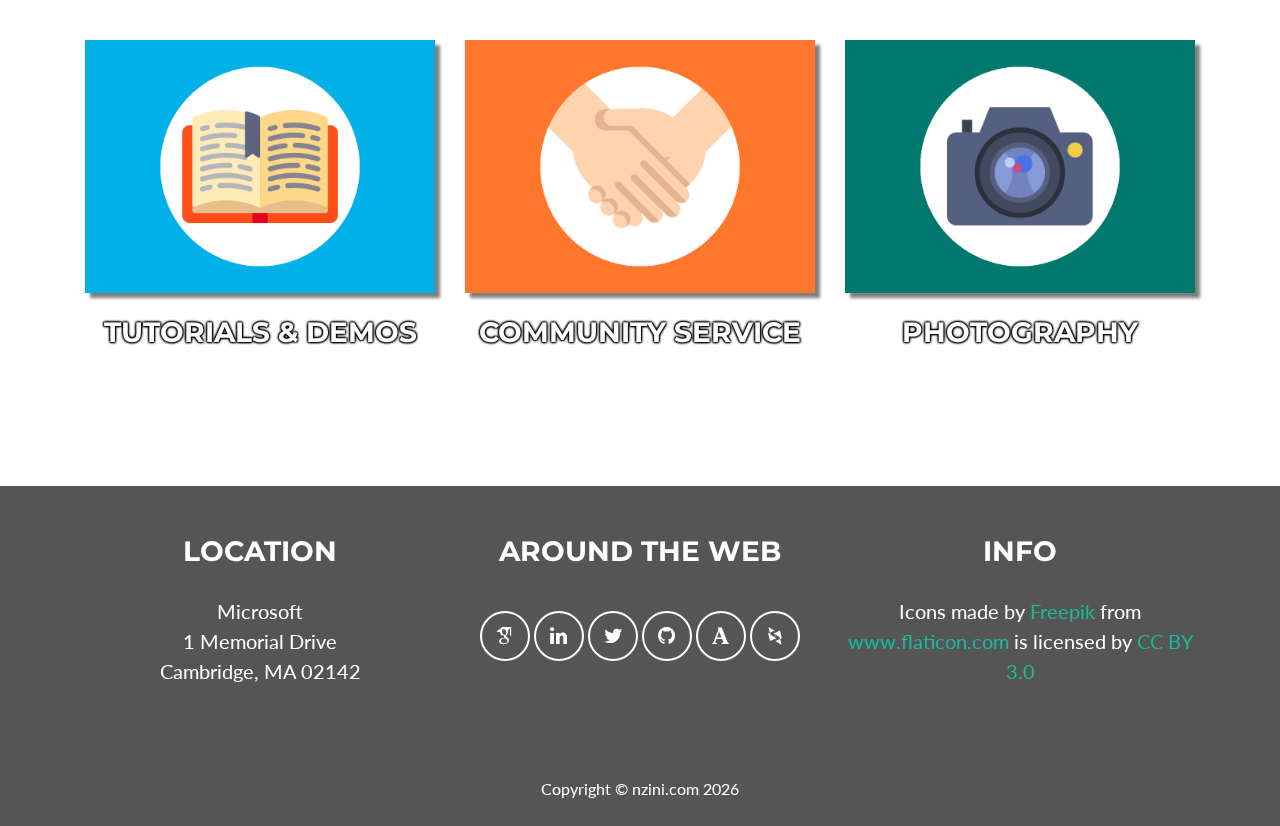
==== commit d4c12441: "Updated to reflect move to TAMU" ====
--- a/index.html
+++ b/index.html
@@ -1,8 +1,6 @@
 <!DOCTYPE html>
 <html lang="en">
-
 <head>
-
     <meta charset="utf-8">
     <meta name="viewport" content="width=device-width, initial-scale=1, shrink-to-fit=no">
     <meta name="description" content="">
@@ -144,9 +142,6 @@
 
     <div class="bgimg"></div>
 
-
-
-
     <!-- Navigation -->
     <nav class="navbar fixed-top navbar-toggleable-md navbar-light" id="mainNav">
         <button class="navbar-toggler navbar-toggler-right" type="button" data-toggle="collapse" data-target="#navbarExample" aria-controls="navbarExample" aria-expanded="false" aria-label="Toggle navigation">
@@ -179,7 +174,7 @@
                 <div class="intro-text">
                     <span class="name">Thomas Manzini</span>
                     <br>
-                    <span class="skills">NLP/ML/AI - Machine Learning Scientist - Microsoft</span>
+                    <span class="skills">PhD Student - ML & Robotics for Disaster Response</span>
                     <br>
                     <ul class="list-inline">
                         <li class="list-inline-item">
@@ -204,16 +199,19 @@
             <h2 class="text-center">About</h2>
             <hr class="star-light">
             <div class="row">
+                <div class="col-lg-8 offset-lg-2 text-center">
+                    <p align="center">I am currently a PhD student with Dr. Robin Murphy at Texas A&M University.</p>
+                </div>
                 <div class="col-lg-4 offset-lg-2">
-                    <p align="justify">My interests lay the intersection of machine learning and disaster response. Specifically, how to improve robustness and usability of automated systems in the disaster setting.</p>
+                    <p align="justify">My interests lay the intersection of machine learning and disaster response. Specifically, how to improve robustness and usability of automated systems in extreme environments.</p>
                 </div>
                 <div class="col-lg-4">
                     <p align="justify">I grew up in Las Vegas and I enjoy running, hiking, spending time outdoors and in my spare time I am also an Instrument Rated Private Pilot, Advanced EMT, and a Firefighter.</p>
                 </div>
                 <div class="col-lg-8 offset-lg-2 text-center">
                     <p align="justify">I graduated with my Masters from Carnegie Mellon's Language Technologies Insitutute and my Bachelors from Rensselaer Polytechnic Institute. My educational background is in NLP and ML and my graduate research included collaborations with Bosch GmbH, DARPA, and Boeing.</p>
-                    <p align="justify">After graduate school I joined the Microsoft AI Development Acceleration Program (MAIDAP) and I currently split my time between the Microsoft Office DocsML Team and collaborations with groups like the CDC and the WHO in development of machine learning and data management systems to respond to disasters like the COVID-19 pandemic.</p>
-                    <a href="data/Thomas Manzini CV 1-10-2021.pdf" class="btn btn-lg btn-outline">
+                    <p align="justify">After graduate school I joined Microsoft where I split my time between product focused ML teams and collaborations with groups like the CDC and the WHO in development of machine learning and data management systems to respond to disasters like the COVID-19 pandemic.</p>
+                    <a href="data/Thomas Manzini CV 06-06-2022.pdf" class="btn btn-lg btn-outline">
                         <i class="fa fa-download"></i> Download CV
                     </a>
                 </div>
@@ -424,11 +422,11 @@
                             <div class="modal-body">
                                 <img class="img" src="img/icons/microsoft.jpg" alt="" width="75" height="75">
                                 <h2>Microsoft</h2>
-                                <h4>Machine Learning Scientist, Office Docs ML</h4>
-                                <h7>Developing, and deploying machine learning models for change summarization in word documents.</h7><br>
+                                <h4>Machine Learning Scientist, Docs ML (2020-2022)</h4>
+                                <h7>Developed and deploying machine learning models for change summarization in word documents.</h7><br>
                                 <h7>Led machine learning infrastructure and modeling efforts for a team of multiple engineers and scientists working on summarizing changes in word documents.</h7><br>
                                 <h7>Developed, deployed, and evaluated crowdsourcing experiments for multiple data annotation tasks.</h7><br><br>
-                                <h4>Software Engineer, Microsoft AI Development Acceleration Program</h4>
+                                <h4>Software Engineer, Microsoft AI Development Acceleration Program (2018-2020)</h4>
                                 <h7>Developed and tested custom neural architecture search algorithms on 35+ GPUs.</h7><br>
                                 <h7>Applied various deep learning models to fuse features from multiple modalities for classification.</h7><br>
                                 <h7>Performed analysis of users and user behavior in the Microsoft Office Platform.</h7><br>                                
@@ -520,6 +518,10 @@
                     <div class="row">
                         <div class="col-lg-8 offset-lg-2">
                             <div class="modal-body">
+                                <img class="img" src="img/icons/tamu_logo.jpg" alt="" height="80">
+                                <h4>Texas A&M University<br>School of Computer Science & Engineering</h4>
+                                <h6>Doctor of Philosophy - Computer Science<br>(In progress)</h6>
+                                <hr class="star-primary">
                                 <img class="img" src="img/icons/cmu_logo.png" alt="" height="80">&nbsp;<img class="img" src="img/icons/lti_logo.jpg" alt="" height="75">
                                 <h4>Carnegie Mellon University<br>School of Computer Science</h4>
                                 <h6>Master of Language Technologies<br>(August 2018)</h6>
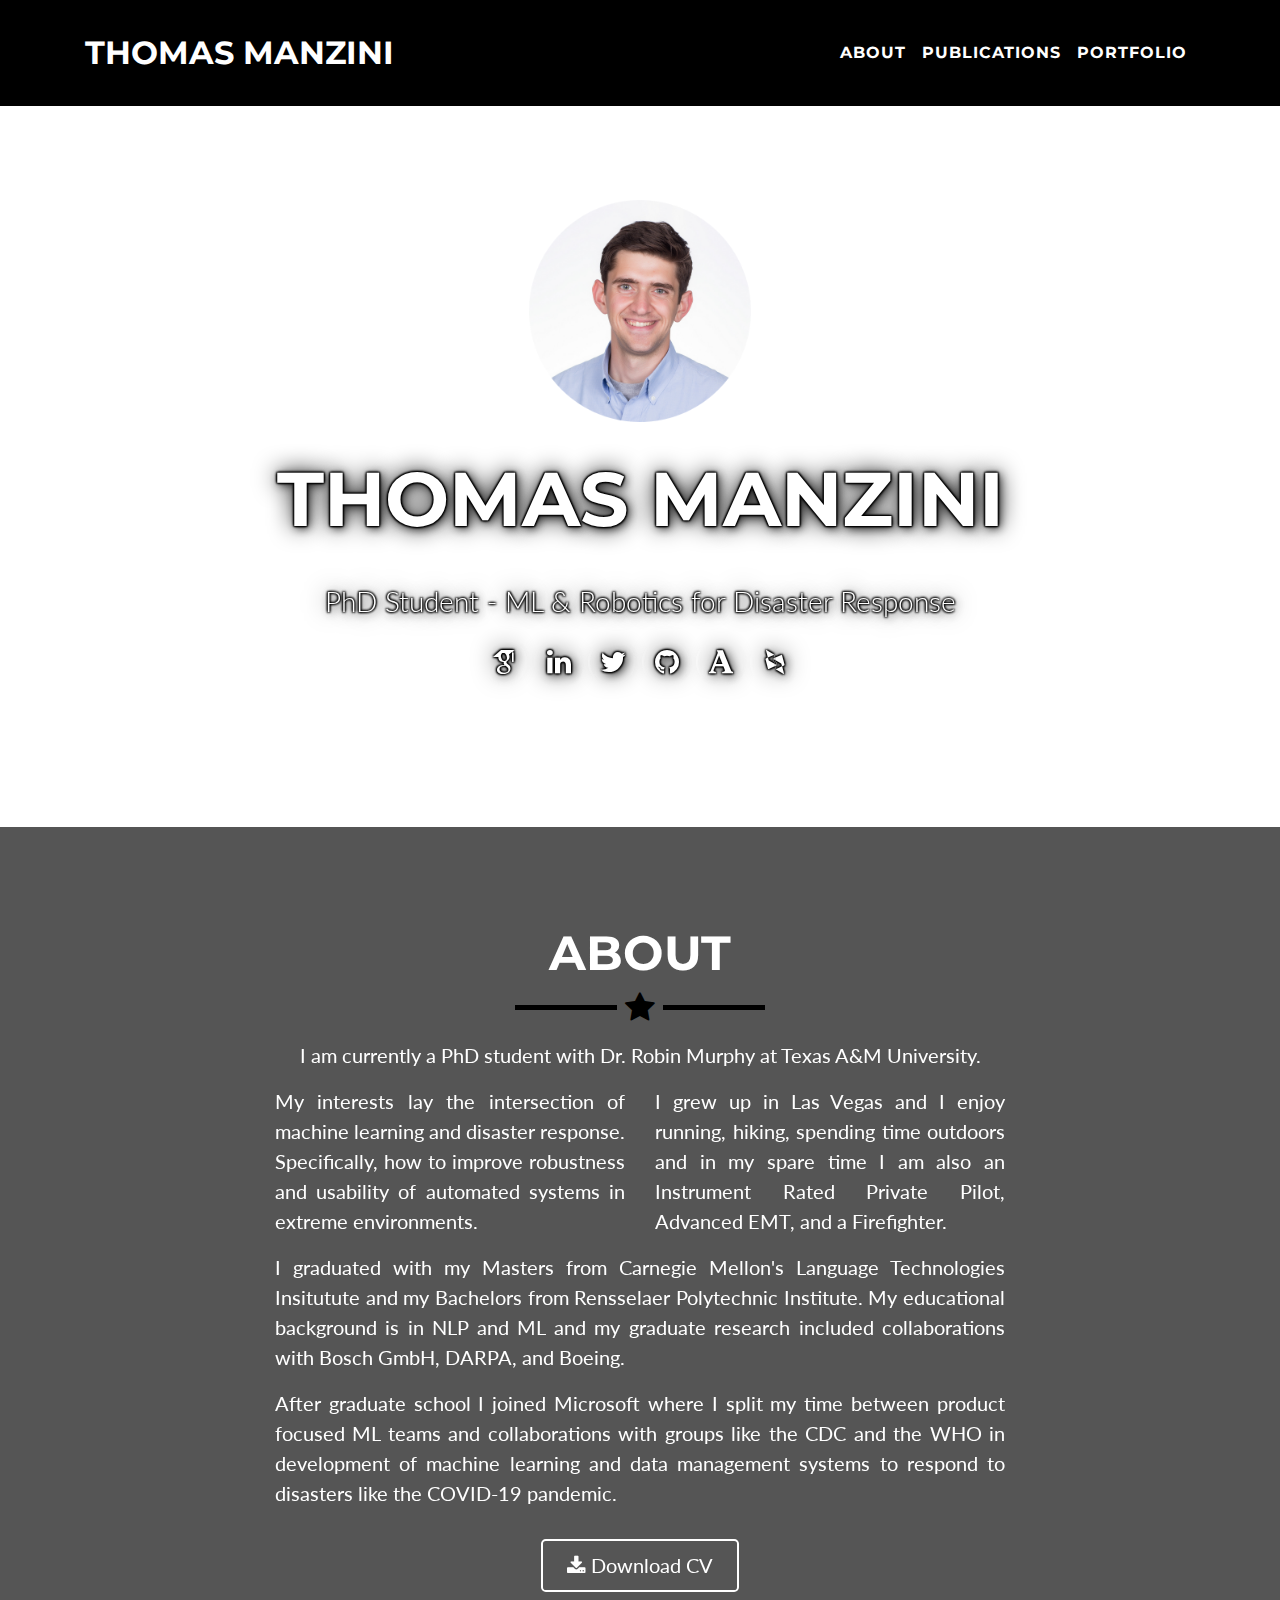
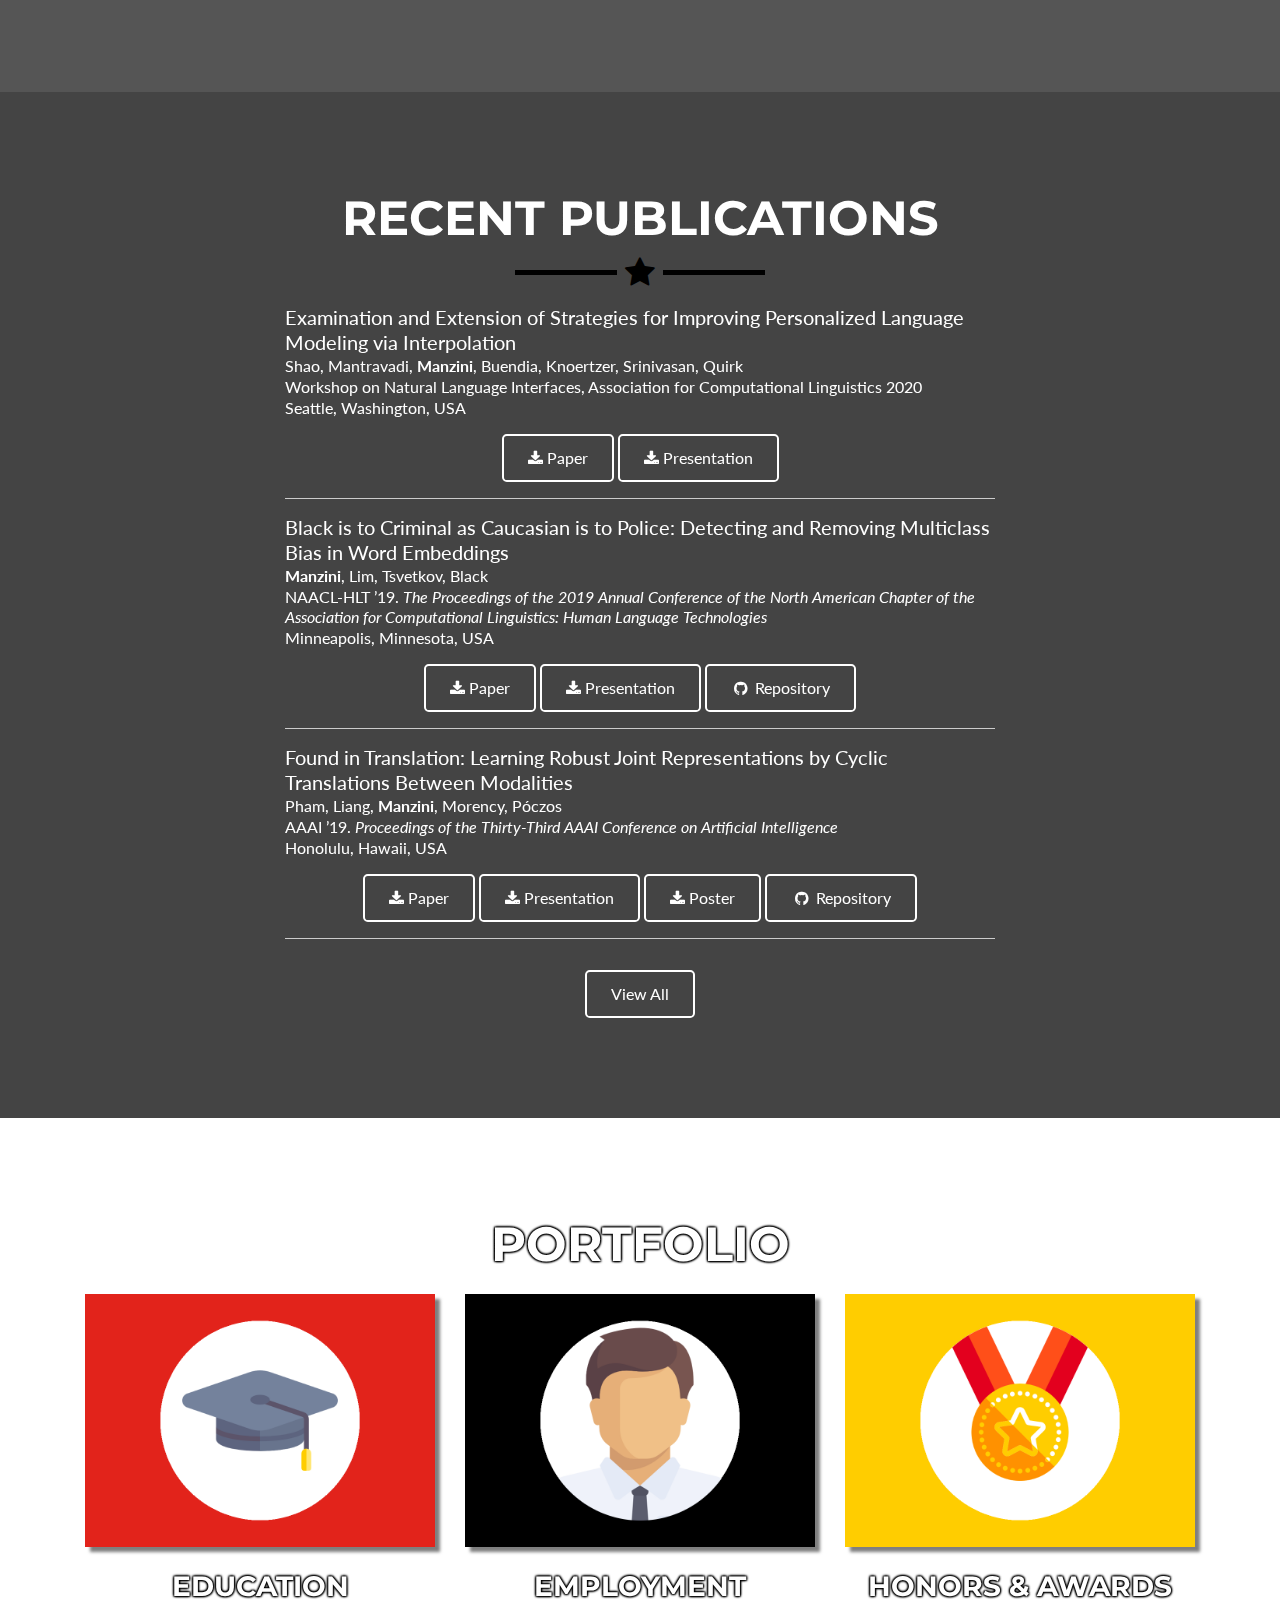
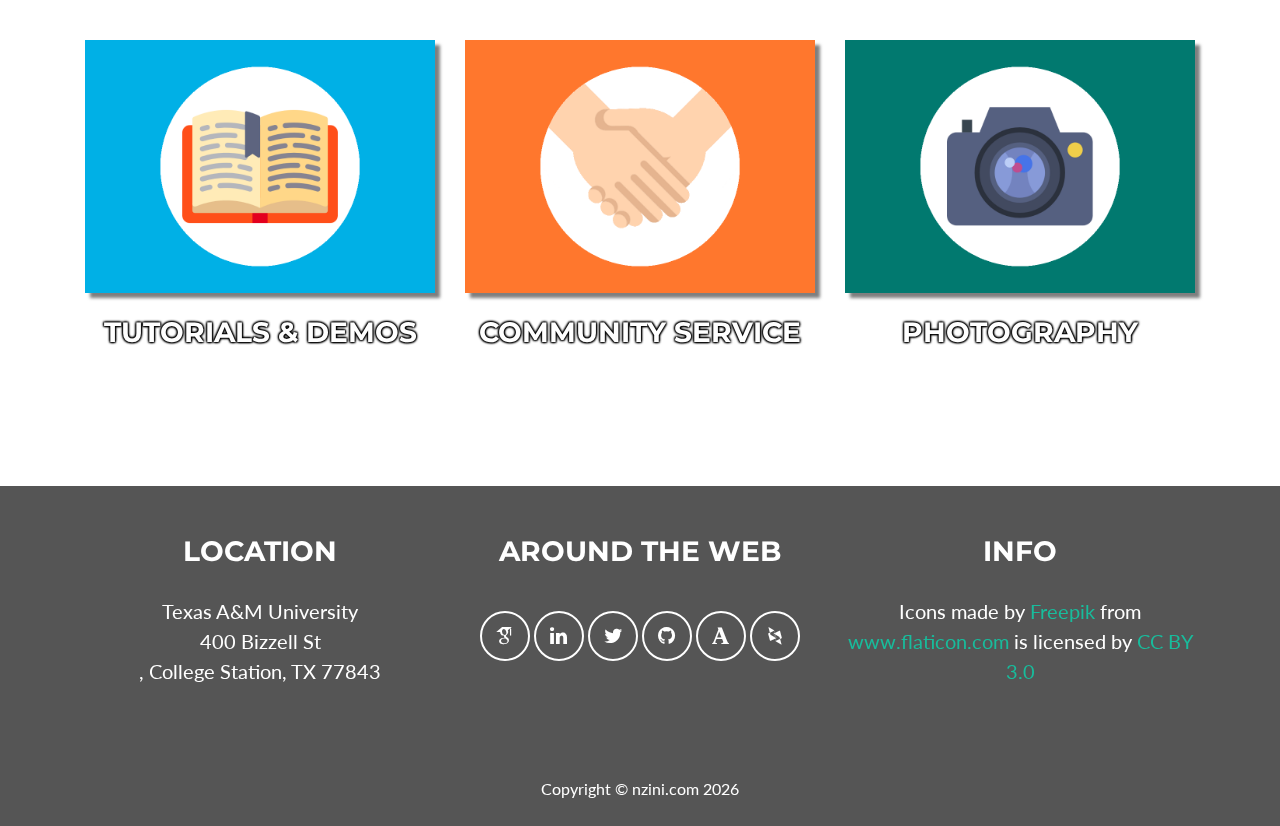
==== commit 5e2cba6b: "Updated work address" ====
--- a/index.html
+++ b/index.html
@@ -364,9 +364,9 @@
                 <div class="row">
                     <div class="footer-col col-md-4">
                         <h3>Location</h3>
-                        <p>Microsoft
-                        <br>1 Memorial Drive
-                        <br>Cambridge, MA 02142</p>
+                        <p>Texas A&M University
+                        <br>400 Bizzell St
+                        <br>, College Station, TX 77843</p>
                     </div>
                     <div class="footer-col col-md-4">
                         <h3>Around the Web</h3>
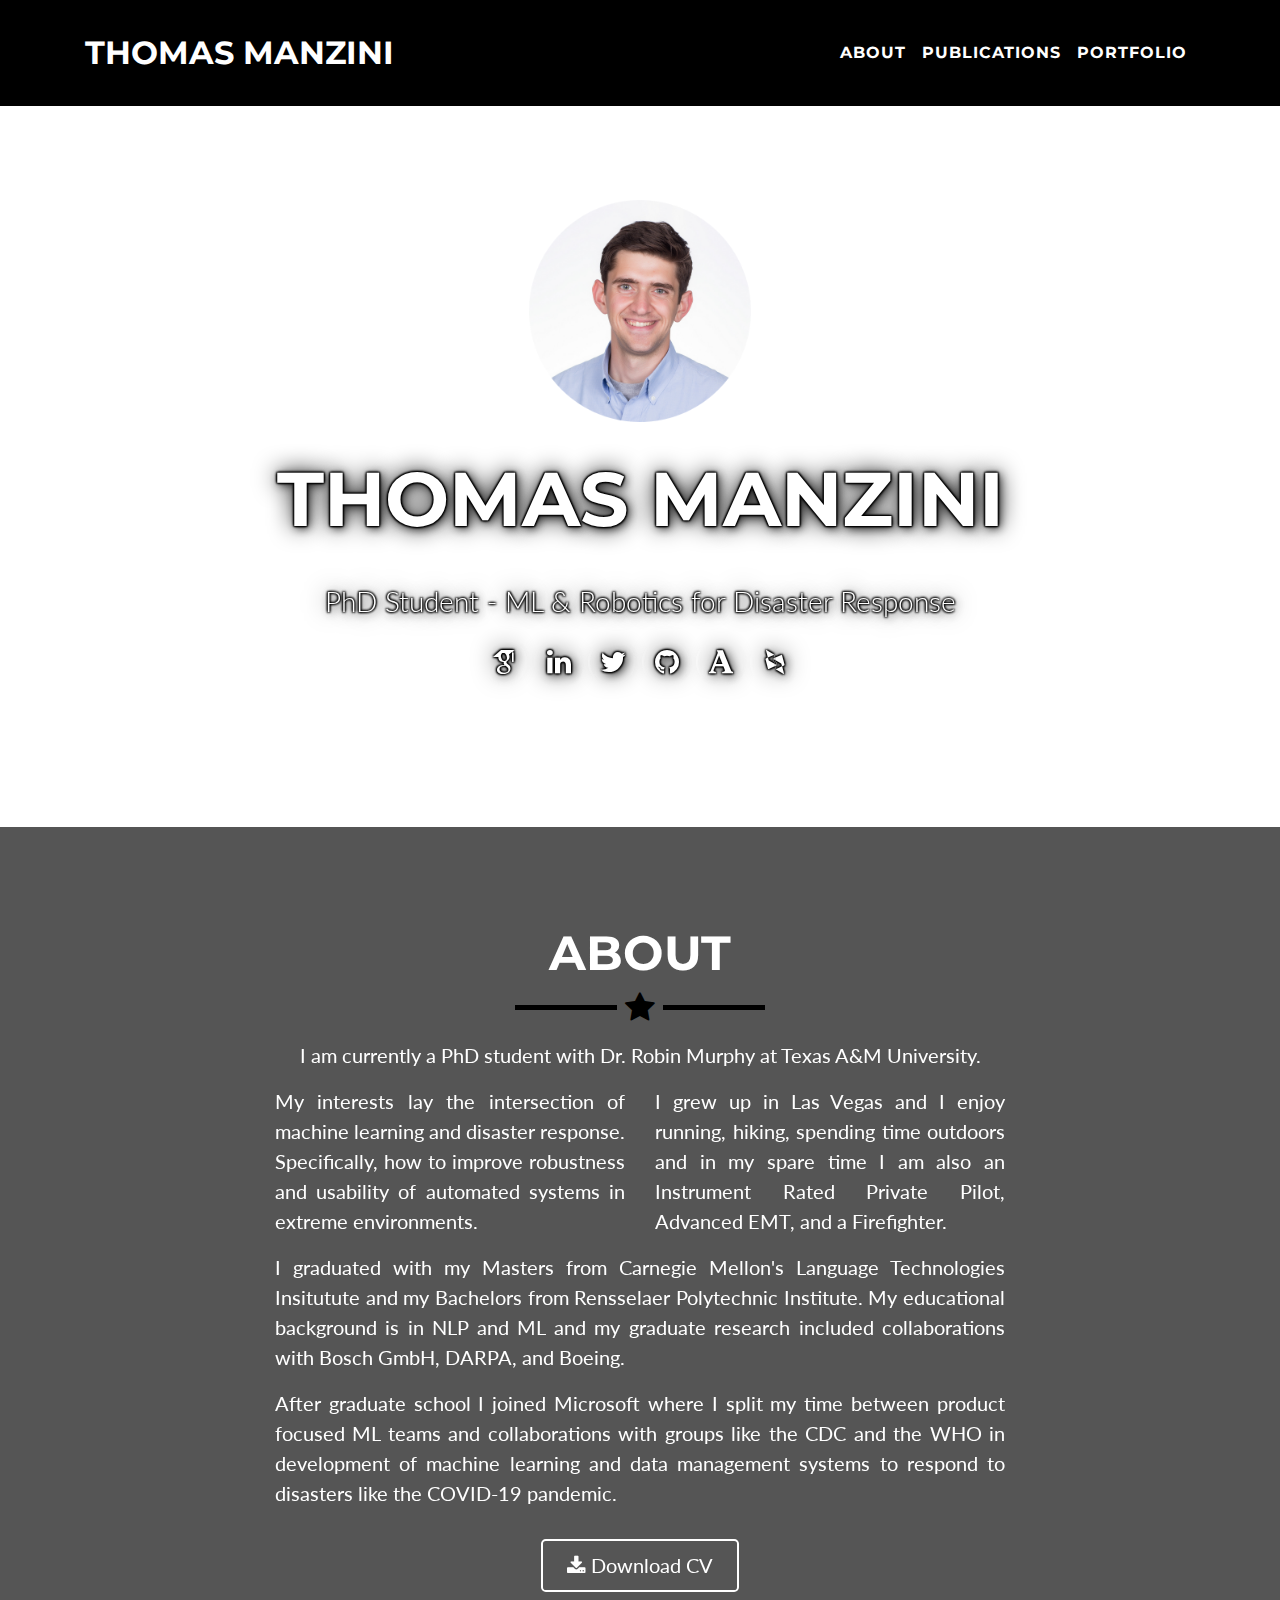
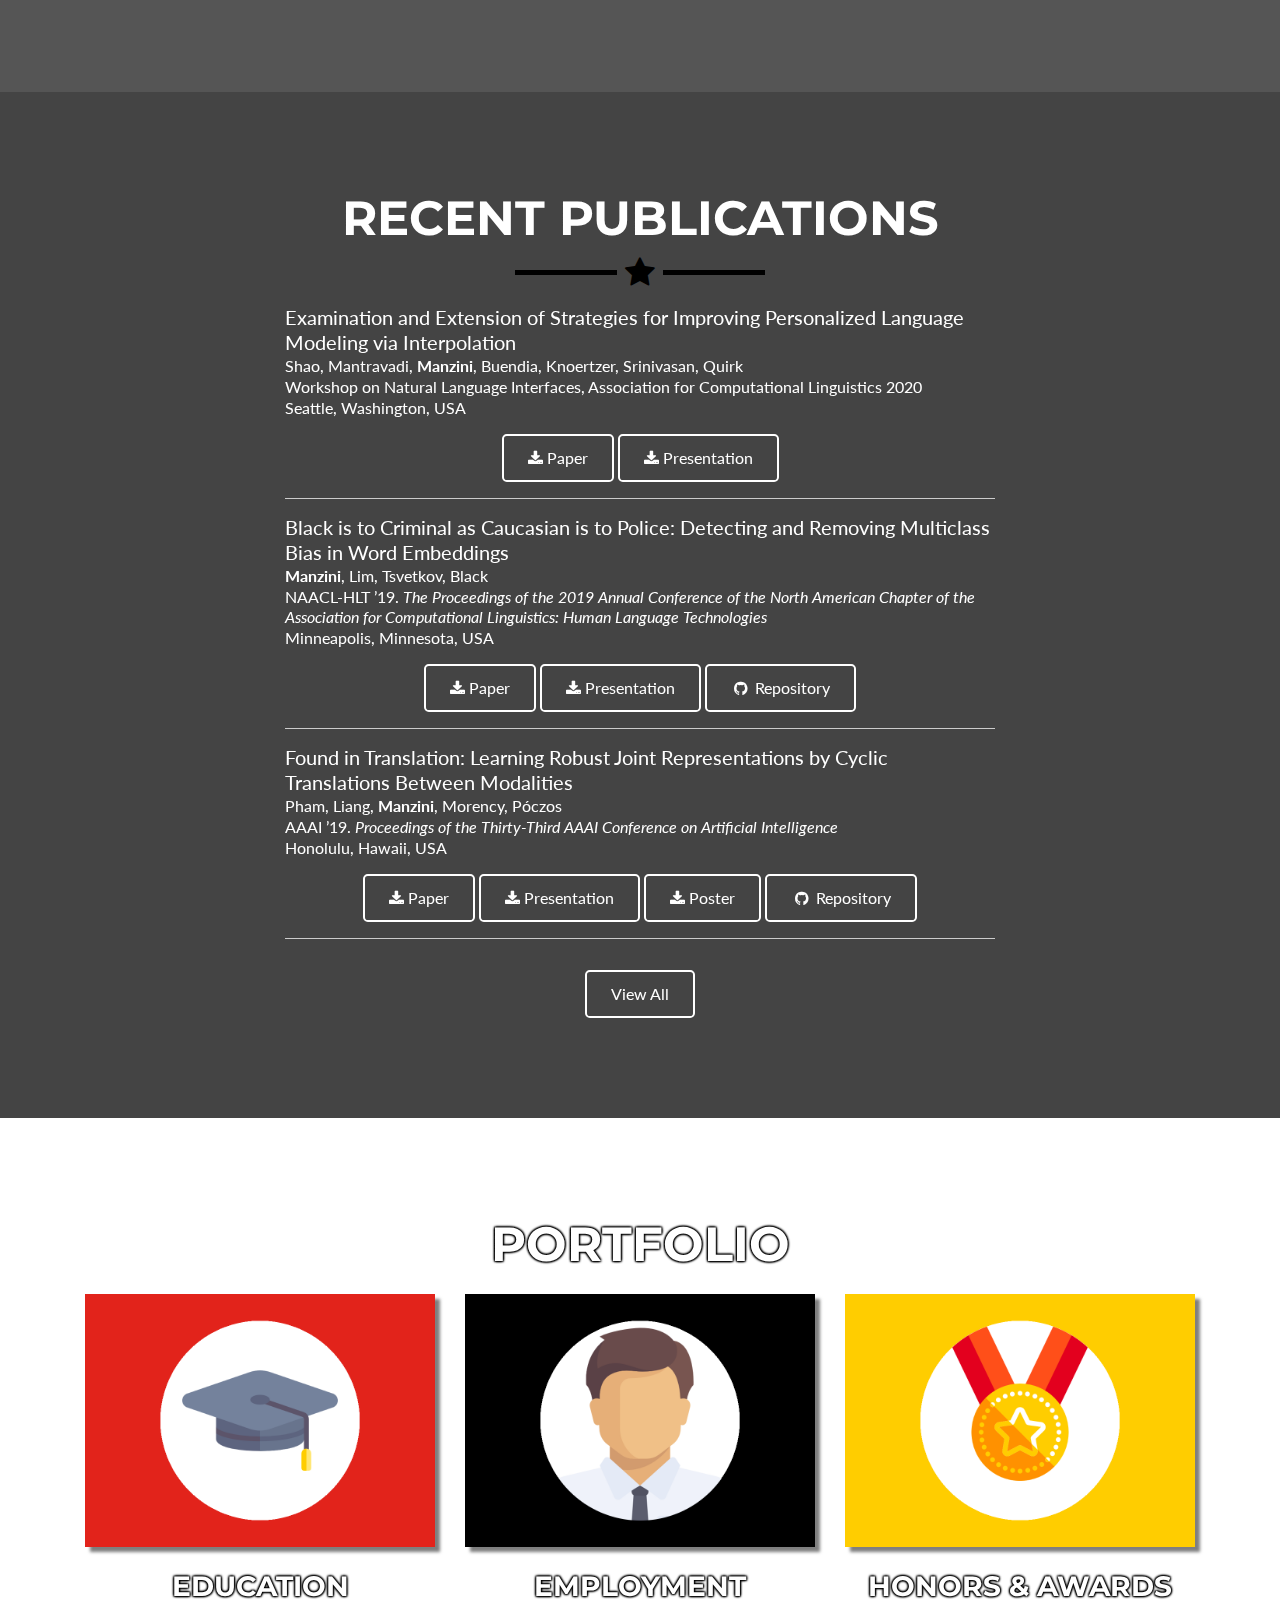
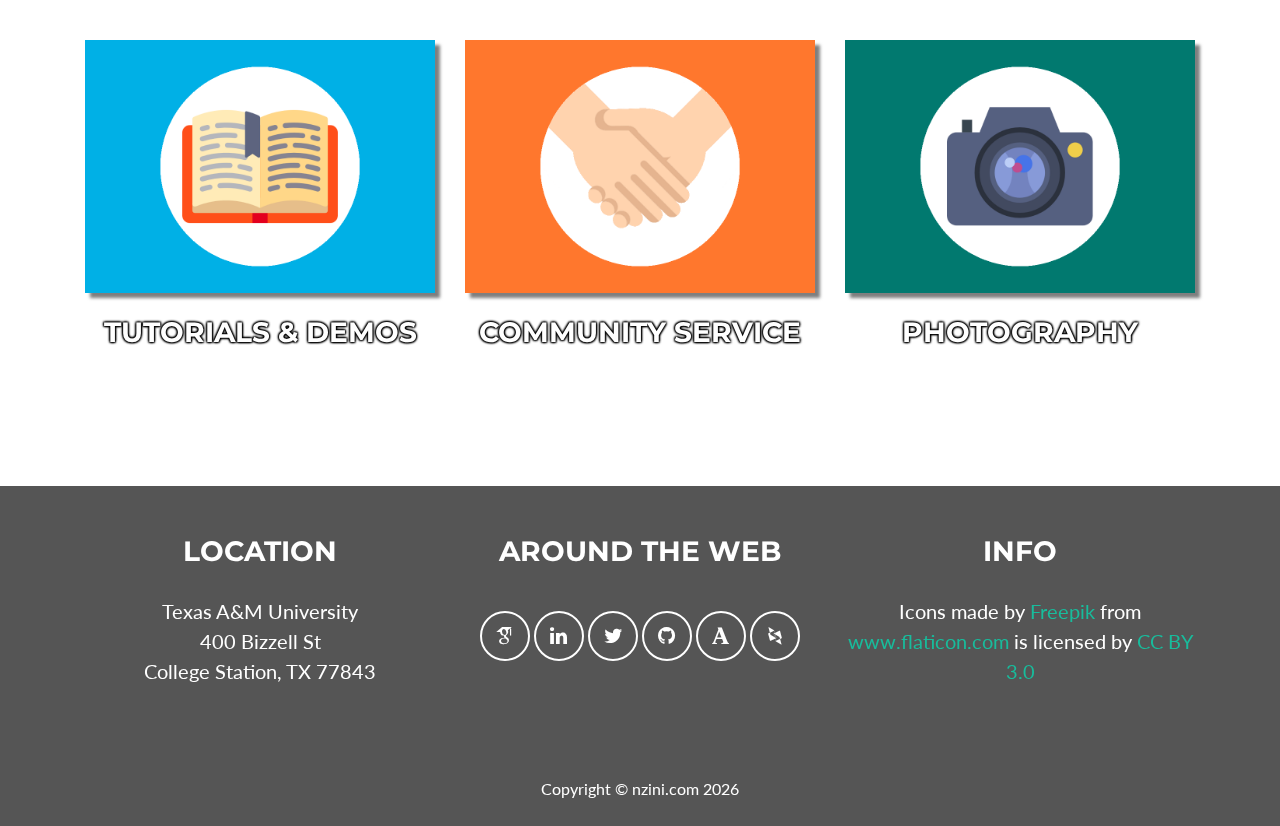
==== commit 67d3ea90: "Fixed comma error" ====
--- a/index.html
+++ b/index.html
@@ -366,7 +366,7 @@
                         <h3>Location</h3>
                         <p>Texas A&M University
                         <br>400 Bizzell St
-                        <br>, College Station, TX 77843</p>
+                        <br>College Station, TX 77843</p>
                     </div>
                     <div class="footer-col col-md-4">
                         <h3>Around the Web</h3>
